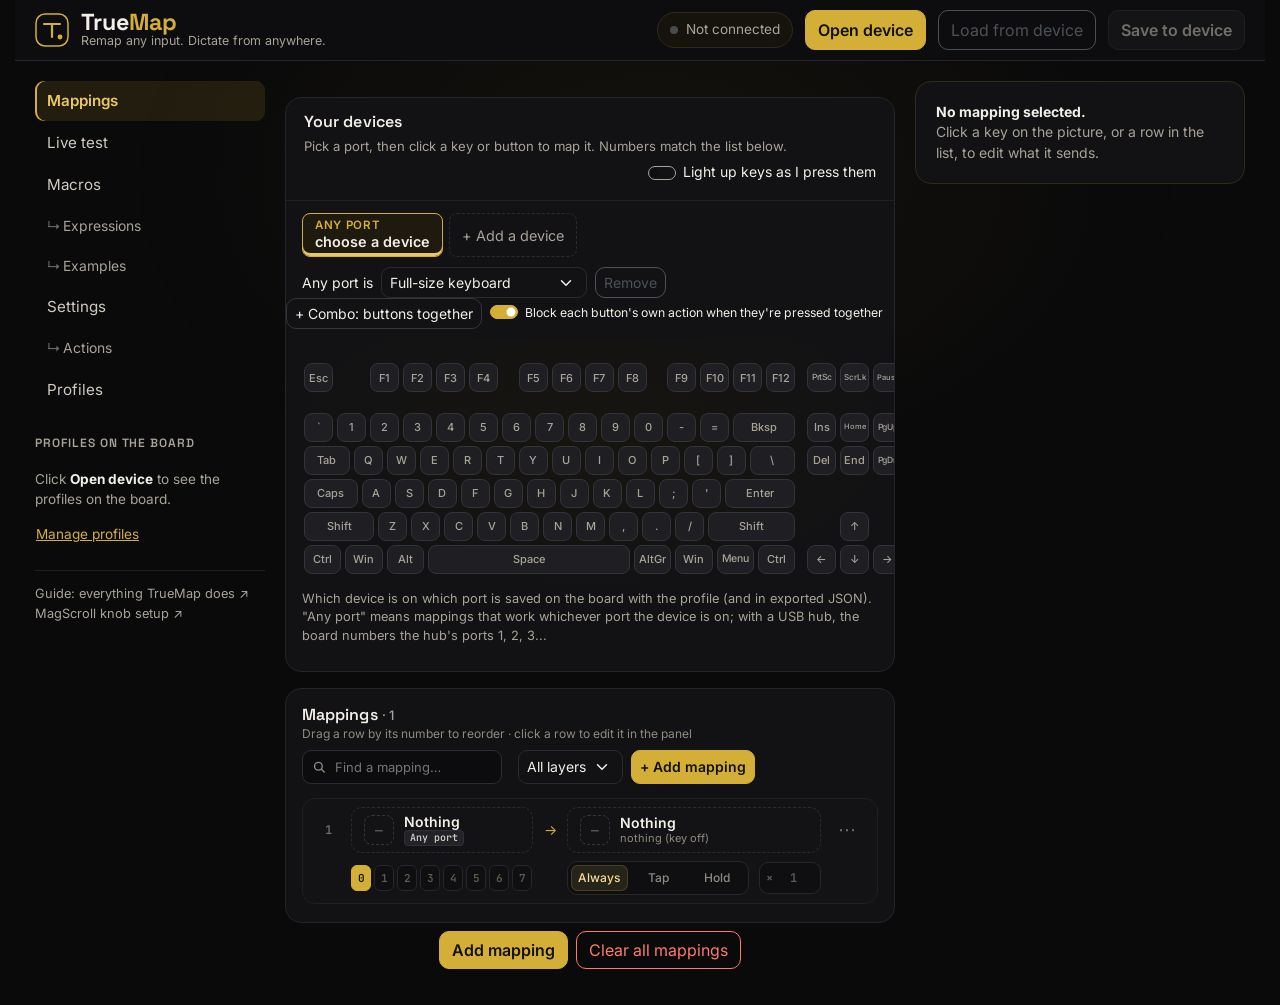
==== index.html @ 2111177c "Update Co-Authored-By: Claude Opus 5.5 <noreply@anthropic.com> Claude-Session: https://claude.ai/cod" ====
<!doctype html>
<html style="scrollbar-gutter: stable both-edges;">

<head>
    <meta charset="utf-8">
    <meta name="viewport" content="width=device-width, initial-scale=1">
    <link href="https://cdn.jsdelivr.net/npm/bootstrap@5.1.3/dist/css/bootstrap.min.css" rel="stylesheet" integrity="sha384-1BmE4kWBq78iYhFldvKuhfTAU6auU8tT94WrHftjDbrCEXSU1oBoqyl2QvZ6jIW3" crossorigin="anonymous">
    <title>TrueMap</title>
    <link rel="preconnect" href="https://fonts.googleapis.com">
    <link rel="preconnect" href="https://fonts.gstatic.com" crossorigin>
    <link href="https://fonts.googleapis.com/css2?family=Inter:wght@400;500;600&family=Space+Grotesk:wght@500;600;700&family=JetBrains+Mono:wght@500&display=swap" rel="stylesheet">
    <link href="bs-theme.css" rel="stylesheet">
    <script src="https://cdn.jsdelivr.net/npm/bootstrap@5.1.3/dist/js/bootstrap.min.js" integrity="sha384-QJHtvGhmr9XOIpI6YVutG+2QOK9T+ZnN4kzFN1RtK3zEFEIsxhlmWl5/YESvpZ13" crossorigin="anonymous"></script>
    <script src="code.js" type="module"></script>
    </script>
</head>

<body>

    <header class="md-header">
        <div class="md-header-inner">
            <a class="md-brand" href="index.html">
                <svg class="md-logo" width="34" height="34" viewBox="0 0 34 34" aria-hidden="true"><rect x="1" y="1" width="32" height="32" rx="9" fill="none" stroke="currentColor" stroke-width="1.5"></rect><path d="M9 11h16M17 11v13" stroke="currentColor" stroke-width="2.2" stroke-linecap="round"></path><circle cx="25" cy="24" r="2.4" fill="currentColor"></circle></svg>
                <span class="md-brand-text"><span class="md-wordmark">True<span>Map</span></span><span class="md-tagline">Remap any input. Dictate from anywhere.</span></span>
            </a>
            <span id="connection_pill" class="md-pill" role="status">Not connected</span>
            <button id="open_serial_device" type="button" class="btn btn-primary">Open device</button>
            <button id="load_from_device" type="button" class="btn btn-outline-secondary">Load from device</button>
            <button id="save_to_device" type="button" class="btn btn-primary position-relative">
                <span id="save_to_device_checkmark" class="position-absolute top-0 start-100 translate-middle badge bg-success rounded-pill hub_port_badge d-none">&check;</span>
                <span>Save to device</span>
            </button>
        </div>
    </header>

    <div class="md-app">

    <aside class="md-side" aria-labelledby="side_profiles_title">
        <nav class="nav md-nav" id="nav-tab" role="tablist" aria-label="Sections">
            <button class="nav-link active" id="nav-mappings-tab" data-bs-toggle="tab" data-bs-target="#nav-mappings" type="button" role="tab">Mappings</button>
            <button class="nav-link" id="nav-live-tab" data-bs-toggle="tab" data-bs-target="#nav-live" type="button" role="tab">Live test</button>
            <button class="nav-link" id="nav-macros-tab" data-bs-toggle="tab" data-bs-target="#nav-macros" type="button" role="tab">Macros</button>
            <button class="nav-link md-sub" id="nav-expressions-tab" data-bs-toggle="tab" data-bs-target="#nav-expressions" type="button" role="tab">Expressions</button>
            <button class="nav-link md-sub" id="nav-examples-tab" data-bs-toggle="tab" data-bs-target="#nav-examples" type="button" role="tab">Examples</button>
            <button class="nav-link" id="nav-settings-tab" data-bs-toggle="tab" data-bs-target="#nav-settings" type="button" role="tab">Settings</button>
            <button class="nav-link md-sub" id="nav-actions-tab" data-bs-toggle="tab" data-bs-target="#nav-actions" type="button" role="tab">Actions</button>
            <button class="nav-link" id="nav-profiles-tab" data-bs-toggle="tab" data-bs-target="#nav-profiles" type="button" role="tab">Profiles</button>
            <button class="nav-link d-none" id="nav-monitor-tab" data-bs-toggle="tab" data-bs-target="#nav-monitor" type="button" role="tab" tabindex="-1" aria-hidden="true">Monitor</button>
        </nav>
        <h2 id="side_profiles_title" class="md-label mt-3">Profiles on the board</h2>
        <div id="side_profiles" class="md-side-list"></div>
        <p id="side_profiles_note" class="md-side-note">Click <strong>Open device</strong> to see the profiles on the board.</p>
        <button id="side_manage_profiles" type="button" class="btn btn-link md-side-link">Manage profiles</button>
        <div class="md-side-foot">
            <a href="docs.html">Guide: everything TrueMap does &#8599;</a>
            <a href="magscroll.html">MagScroll knob setup &#8599;</a>
        </div>
    </aside>

    <main class="md-center d-flex flex-column">

        <div id="error" class="alert alert-danger d-none"></div>

        <div class="tab-content flex-grow-1">

            <div class="tab-pane active" id="nav-mappings" role="tabpanel" tabindex="0">

                <section id="kb_card" class="md-card mt-3" aria-labelledby="kb_title">
                    <div class="md-card-head">
                        <h2 id="kb_title" class="md-card-title">Your devices</h2>
                        <span class="md-card-sub">Pick a port, then click a key or button to map it. Numbers match the list below.</span>
                        <div class="form-check form-switch ms-auto mb-0">
                            <input class="form-check-input" type="checkbox" role="switch" id="kb_live">
                            <label class="form-check-label" for="kb_live">Light up keys as I press them</label>
                        </div>
                    </div>
                    <div class="md-dev-bar">
                        <div id="dev_ports" class="md-ports" role="group" aria-label="Ports"></div>
                        <div class="md-dev-kind">
                            <label id="dev_kind_label" for="dev_kind" class="form-label mb-0">Any port is</label>
                            <select id="dev_kind" class="form-select form-select-sm"></select>
                            <button id="dev_remove" type="button" class="btn btn-sm btn-outline-secondary">Remove</button>
                        </div>
                        <div id="dev_add_form" class="md-dev-kind d-none">
                            <label for="dev_add_port" class="form-label mb-0">Add</label>
                            <select id="dev_add_port" class="form-select form-select-sm"></select>
                            <label for="dev_add_kind" class="visually-hidden">Device</label>
                            <select id="dev_add_kind" class="form-select form-select-sm"></select>
                            <button id="dev_add" type="button" class="btn btn-sm btn-primary">Add</button>
                        </div>
                    </div>
                    <div class="md-combo-row">
                        <button id="combo_start" type="button" class="btn btn-sm btn-outline-secondary">+ Combo: buttons together</button>
                        <div class="form-check form-switch mb-0">
                            <input class="form-check-input" type="checkbox" role="switch" id="combo_exclusive" checked>
                            <label class="form-check-label small" for="combo_exclusive">Block each button's own action when they're pressed together</label>
                        </div>
                        <div id="combo_bar" class="md-combo-bar d-none" role="status">
                            <span id="combo_text"></span>
                            <button id="combo_done" type="button" class="btn btn-sm btn-primary d-none">Done</button>
                            <button id="combo_cancel" type="button" class="btn btn-sm btn-outline-secondary">Cancel</button>
                        </div>
                    </div>
                    <div class="md-kb-scroll">
                        <div id="kb_picture" class="md-dev" role="group" aria-label="Device"></div>
                    </div>
                    <p id="dev_note" class="md-dev-note d-none"></p>
                    <div id="kb_other" class="md-kb-other"></div>
                    <p class="md-dev-note mb-3">Which device is on which port is saved on the board with the profile (and in exported JSON). "Any port" means mappings that work whichever port the device is on; with a USB hub, the board numbers the hub's ports 1, 2, 3...</p>
                </section>

                <section class="mt-card mt-3" aria-labelledby="mt_title">
                    <div class="mt-toolbar">
                        <div class="mt-titles">
                            <h2 id="mt_title" class="md-card-title">Mappings <span id="mt_count" class="mt-count"></span></h2>
                            <span class="mt-hint">Drag a row by its number to reorder · click a row to edit it in the panel</span>
                        </div>
                        <div class="mt-find">
                            <svg width="14" height="14" viewBox="0 0 16 16" fill="none" stroke="currentColor" stroke-width="1.8" aria-hidden="true"><circle cx="7" cy="7" r="5"></circle><path d="M11 11l3.5 3.5" stroke-linecap="round"></path></svg>
                            <label for="mt_search" class="visually-hidden">Find a mapping</label>
                            <input id="mt_search" type="search" placeholder="Find a mapping…" autocomplete="off">
                        </div>
                        <div id="mt_ports" class="mt-filters" role="group" aria-label="Show mappings from"></div>
                        <label for="mt_layer" class="visually-hidden">Layer</label>
                        <select id="mt_layer" class="form-select form-select-sm mt-layer-filter">
                            <option value="">All layers</option>
                            <option value="0">Layer 0</option><option value="1">Layer 1</option><option value="2">Layer 2</option><option value="3">Layer 3</option>
                            <option value="4">Layer 4</option><option value="5">Layer 5</option><option value="6">Layer 6</option><option value="7">Layer 7</option>
                        </select>
                        <button id="mt_add" type="button" class="btn btn-primary btn-sm">+ Add mapping</button>
                    </div>
                    <div class="mt-scroll">
                    <div class="mt-table">
                        <div class="mt-head">
                            <span></span>
                            <a href="#" id="input-column-header">When you press</a>
                            <span></span>
                            <a href="#" id="output-column-header">The computer gets</a>
                            <a href="#" id="layer-column-header">On layers</a>
                            <span>Fires on</span>
                            <span class="text-center">Scale</span>
                            <span></span>
                        </div>
                        <div id="mappings">
                        </div>
                        <p id="mt_empty" class="mt-empty d-none">No mappings match. <button type="button" id="mt_clear_filter" class="btn btn-link btn-sm p-0 align-baseline">Show all</button></p>
                    </div>
                    </div>
                </section>

                <div class="text-center mt-2 mb-3 d-flex flex-wrap justify-content-center gap-2">
                    <button id="add_mapping" type="button" class="btn btn-primary">Add mapping</button>
                    <button id="clear_mappings" type="button" class="btn btn-outline-danger">Clear all mappings</button>
                </div>

            </div>

            <div class="tab-pane" id="nav-profiles" role="tabpanel" tabindex="0">
                <p class="mt-4">The board can keep up to 8 complete setups (mappings, settings and device type) and switch between them. <strong>Save to device</strong> always saves into the profile in use.</p>
                <div id="profiles_not_connected" class="alert alert-secondary">Click <strong>Open device</strong> to see the profiles on the board.</div>
                <div id="profiles_unsupported" class="alert alert-info d-none">This board's firmware doesn't have profiles yet. Flash the latest TrueMap firmware to use them.</div>
                <div class="table-responsive">
                    <table id="profiles_table" class="table align-middle d-none">
                        <thead>
                            <tr><th scope="col">#</th><th scope="col">Name</th><th scope="col">Device type</th><th scope="col">Mappings</th><th scope="col"><span class="visually-hidden">Actions</span></th></tr>
                        </thead>
                        <tbody id="profiles_tbody"></tbody>
                    </table>
                </div>
                <div id="profiles_save_as_row" class="row g-2 align-items-end d-none">
                    <div class="col-sm-5">
                        <label for="profile_save_slot" class="form-label">Save the settings on this page as</label>
                        <select id="profile_save_slot" class="form-select"></select>
                    </div>
                    <div class="col-sm-4">
                        <label for="profile_save_name" class="form-label">Name</label>
                        <input id="profile_save_name" type="text" class="form-control" maxlength="20" placeholder="e.g. GE-PACS reading">
                    </div>
                    <div class="col-sm-3">
                        <button id="profile_save_as" type="button" class="btn btn-primary w-100">Save as profile</button>
                    </div>
                </div>
                <div id="profiles_backup_row" class="md-board-btns mt-3">
                    <button id="profiles_backup" type="button" class="btn btn-outline-secondary">Back up all profiles</button>
                    <button id="profiles_restore" type="button" class="btn btn-outline-secondary">Restore from a backup…</button>
                    <input id="profiles_restore_file" type="file" accept=".json,application/json" class="d-none" aria-label="Backup file">
                </div>
                <p class="small text-muted mt-4">To switch profiles with a key, pedal or button, map it to <strong>Profile 1</strong>&ndash;<strong>Profile 8</strong>, <strong>Next profile</strong> or <strong>Previous profile</strong> (in the output list). Map that key in every profile, or you can't switch back. A switch made with a key lasts until the board is unplugged; it always starts in the default profile. Switching to a profile with a different device type restarts the board.</p>
            </div>

            <div class="tab-pane" id="nav-live" role="tabpanel" tabindex="0">
                <div class="md-live">
                    <section class="md-live-dev" aria-label="Emulated device">
                        <div class="md-live-head">
                            <h2 class="md-card-title">What PowerScribe sees</h2>
                            <span id="live_type" class="md-card-sub"></span>
                        </div>
                        <div class="md-live-card">
                            <div id="live_device"></div>
                            <p id="live_device_note" class="md-dev-note text-center mb-0 mt-3"></p>
                        </div>
                    </section>
                    <section class="md-live-log" aria-label="Event log">
                        <div id="live_state" class="md-state" aria-live="polite"></div>
                        <div class="md-live-head">
                            <h2 class="md-card-title me-auto">Presses, newest first</h2>
                            <div id="live_dry_wrap" class="form-check form-switch mb-0 d-none">
                                <input class="form-check-input" type="checkbox" role="switch" id="live_dry">
                                <label class="form-check-label" for="live_dry" title="The board keeps telling the PC nothing is pressed, so you can try buttons without anything happening">Test without sending</label>
                            </div>
                            <div class="form-check form-switch mb-0">
                                <input class="form-check-input" type="checkbox" role="switch" id="live_raw" checked>
                                <label class="form-check-label" for="live_raw">Show raw codes</label>
                            </div>
                            <button id="live_clear" type="button" class="btn btn-sm btn-outline-secondary">Clear</button>
                        </div>
                        <div class="md-ev md-ev-head"><span>Time</span><span>Input</span><span>Sent as</span><span>Port</span></div>
                        <div id="live_log" aria-live="polite"></div>
                        <p id="live_empty" class="md-live-empty">Open the board, then press something on a connected keyboard, mouse or pedal.</p>
                        <div class="md-live-foot"><span class="md-live-swatch"></span>Lit = pressed now. "Sent as" is worked out from the mappings on this page; save them to the board first.</div>
                    </section>
                </div>
                <section id="live_raw_section" class="md-card mt-3" aria-labelledby="live_raw_title">
                    <div class="md-card-head">
                        <h2 id="live_raw_title" class="md-card-title me-auto">Raw codes: every input, with its range</h2>
                        <button id="monitor_clear" type="button" class="btn btn-sm btn-outline-secondary">Clear</button>
                    </div>
                    <div class="px-3 pb-3">
                <div id="monitor_header" class="row p-1 mt-4 mb-2 d-none">
                    <div class="col-1 text-center"></div>
                    <div class="col-2 text-center monitor_usage">Usage</div>
                    <div class="col-3 text-center monitor_readable_name"></div>
                    <div class="col-2 text-center monitor_last_value">Last value</div>
                    <div class="col-2 text-center monitor_min_value">Min value</div>
                    <div class="col-2 text-center monitor_max_value">Max value</div>
                </div>

                <div id="monitor_container">
                </div>

                    </div>
                </section>
            </div>

            <div class="tab-pane" id="nav-settings" role="tabpanel" tabindex="0">

                <section class="md-board" aria-labelledby="board_title">
                    <div class="md-board-head">
                        <h2 id="board_title" class="md-card-title">Board settings</h2>
                    </div>
                    <div class="md-board-body">
                        <div class="md-board-sec">
                            <h3 class="md-board-lbl">What your computer sees</h3>
                            <div id="board_types" class="md-board-tiles"></div>
                            <p class="md-board-p">Keyboard and mouse always pass through. Other types (gamepads, absolute mouse) are under "Emulated device type" further down. After you save a new type the board restarts by itself, and PowerScribe picks it up in a few seconds.</p>
                        </div>
                        <div class="md-board-sec">
                            <h3 class="md-board-lbl">This board</h3>
                            <div id="board_facts" class="md-board-facts"></div>
                            <div class="form-check">
                                <input type="checkbox" id="board_passthrough" class="form-check-input">
                                <label for="board_passthrough" class="form-check-label">Pass through keys that aren't remapped</label>
                            </div>
                        </div>
                        <div class="md-board-sec">
                            <h3 class="md-board-lbl">Name, restart and automatic profiles</h3>
                            <div id="board_v21"></div>
                        </div>
                        <div class="md-board-sec">
                            <h3 class="md-board-lbl">Firmware update and clean up</h3>
                            <div class="md-board-btns">
                                <button id="board_bootsel" type="button" class="btn btn-outline-secondary">Restart into firmware update mode</button>
                                <button id="board_erase" type="button" class="btn btn-outline-danger">Delete all other profiles…</button>
                            </div>
                        </div>
                    </div>
                    <div class="md-board-foot">
                        <span id="board_change" class="md-board-change me-auto"></span>
                        <button id="board_save" type="button" class="btn btn-primary">Save to board</button>
                    </div>
                </section>

                <section class="md-board mt-4" aria-labelledby="kf_title">
                    <div class="md-board-head">
                        <h2 id="kf_title" class="md-card-title">Key features</h2>
                    </div>
                    <p id="kf_note" class="md-board-p px-3 pt-2 mb-0 d-none">This board has older TrueMap firmware: these settings are kept on the page and in saved files, but the board needs the latest firmware to use them.</p>
                    <div class="md-board-body" id="kf_body"></div>
                    <div class="md-board-foot">
                        <span class="md-board-change me-auto">Save to device to keep changes.</span>
                    </div>
                </section>

                <h3 class="md-board-lbl mt-4">All settings</h3>

                <div class="row mt-4">
                    <div class="col-4 text-end">
                        Unmapped inputs passthrough on layer
                    </div>
                    <div class="col-8">
                        <div class="form-check form-check-inline">
                            <input type="checkbox" id="unmapped_passthrough_checkbox0" class="form-check-input">
                            <label for="unmapped_passthrough_checkbox0" class="form-check-label">0</label>
                        </div>
                        <div class="form-check form-check-inline">
                            <input type="checkbox" id="unmapped_passthrough_checkbox1" class="form-check-input">
                            <label for="unmapped_passthrough_checkbox1" class="form-check-label">1</label>
                        </div>
                        <div class="form-check form-check-inline">
                            <input type="checkbox" id="unmapped_passthrough_checkbox2" class="form-check-input">
                            <label for="unmapped_passthrough_checkbox2" class="form-check-label">2</label>
                        </div>
                        <div class="form-check form-check-inline">
                            <input type="checkbox" id="unmapped_passthrough_checkbox3" class="form-check-input">
                            <label for="unmapped_passthrough_checkbox3" class="form-check-label">3</label>
                        </div>
                        <div class="form-check form-check-inline">
                            <input type="checkbox" id="unmapped_passthrough_checkbox4" class="form-check-input">
                            <label for="unmapped_passthrough_checkbox4" class="form-check-label">4</label>
                        </div>
                        <div class="form-check form-check-inline">
                            <input type="checkbox" id="unmapped_passthrough_checkbox5" class="form-check-input">
                            <label for="unmapped_passthrough_checkbox5" class="form-check-label">5</label>
                        </div>
                        <div class="form-check form-check-inline">
                            <input type="checkbox" id="unmapped_passthrough_checkbox6" class="form-check-input">
                            <label for="unmapped_passthrough_checkbox6" class="form-check-label">6</label>
                        </div>
                        <div class="form-check form-check-inline">
                            <input type="checkbox" id="unmapped_passthrough_checkbox7" class="form-check-input">
                            <label for="unmapped_passthrough_checkbox7" class="form-check-label">7</label>
                        </div>
                    </div>
                </div>
                <div class="row mt-3">
                    <div class="col-4 text-end">
                        <label for="partial_scroll_timeout_input" class="col-form-label">Partial scroll timeout</label>
                    </div>
                    <div class="col-auto">
                        <div class="input-group">
                            <input type="number" id="partial_scroll_timeout_input" class="form-control text-end" style="max-width: 100px;">
                            <span class="input-group-text">ms</span>
                        </div>
                    </div>
                </div>
                <div class="row mt-3">
                    <div class="col-4 text-end">
                        <label for="tap_hold_threshold_input" class="col-form-label">Tap-hold threshold</label>
                    </div>
                    <div class="col-auto">
                        <div class="input-group">
                            <input type="number" id="tap_hold_threshold_input" class="form-control text-end" style="max-width: 100px;">
                            <span class="input-group-text">ms</span>
                        </div>
                    </div>
                </div>
                <div class="row mt-3">
                    <div class="col-4 text-end">
                        <label for="gpio_debounce_time_input" class="col-form-label">GPIO debounce time</label>
                    </div>
                    <div class="col-auto">
                        <div class="input-group">
                            <input type="number" id="gpio_debounce_time_input" class="form-control text-end" style="max-width: 100px;">
                            <span class="input-group-text">ms</span>
                        </div>
                    </div>
                </div>
                <div class="row mt-3">
                    <div class="col-4 text-end">
                        <label for="macro_entry_duration_input" class="col-form-label">Macro step duration</label>
                    </div>
                    <div class="col-auto">
                        <div class="input-group">
                            <input type="number" min="1" max="256" id="macro_entry_duration_input" class="form-control text-end" style="max-width: 100px;">
                            <span class="input-group-text">ms</span>
                        </div>
                    </div>
                </div>
                <div class="row mt-3">
                    <div class="col-4 text-end">
                        <label for="interval_override_dropdown" class="col-form-label">Override polling rate</label>
                    </div>
                    <div class="col-auto">
                        <select class="form-select" id="interval_override_dropdown">
                            <option value="0">don't override</option>
                            <option value="16">62.5 Hz</option>
                            <option value="8">125 Hz</option>
                            <option value="4">250 Hz</option>
                            <option value="2">500 Hz</option>
                            <option value="1">1000 Hz</option>
                        </select>
                    </div>
                </div>
                <div class="row mt-3">
                    <div class="col-4 text-end">
                        <label for="our_descriptor_number_dropdown" class="col-form-label">Emulated device type</label>
                    </div>
                    <div class="col-auto">
                        <select class="form-select" id="our_descriptor_number_dropdown">
                            <option value="0">Mouse and keyboard</option>
                            <option value="1">Absolute mouse and keyboard</option>
                            <option value="2">Switch gamepad</option>
                            <option value="3">PS4 arcade stick</option>
                            <option value="4">Stadia controller</option>
                            <option value="5">XAC/Flex compatible</option>
                            <option value="7">Foot Pedal</option>
                            <option value="8">PowerMic II</option>
                            <option value="9">PowerMic 4</option>
                            <option value="10">SpeechMike Premium (SMP3700)</option>
                        </select>
                    </div>
                </div>
                <div class="row mt-3">
                    <div class="col-4 text-end">
                        <label for="input_labels_dropdown" class="col-form-label">Input labels</label>
                    </div>
                    <div class="col-auto">
                        <select class="form-select" id="input_labels_dropdown">
                            <option value="0">mouse</option>
                            <option value="1">gamepad</option>
                        </select>
                    </div>
                </div>
                <div class="row mt-3">
                    <div class="col-4 text-end">
                        <label for="gpio_output_mode_dropdown" class="col-form-label">GPIO output mode</label>
                    </div>
                    <div class="col-auto">
                        <select class="form-select" id="gpio_output_mode_dropdown">
                            <option value="0">0=low, 1=high</option>
                            <option value="1">0=high impedance, 1=low</option>
                        </select>
                    </div>
                </div>
                <div class="row mt-3">
                    <div class="col-4 text-end">
                        <label for="ignore_auth_dev_inputs_checkbox" class="col-form-label">Ignore auth device inputs</label>
                    </div>
                    <div class="col-auto">
                        <input type="checkbox" id="ignore_auth_dev_inputs_checkbox" class="form-check-input align-middle">
                    </div>
                </div>
                <div class="row mt-3">
                    <div class="col-4 text-end">
                        <label for="normalize_gamepad_inputs_checkbox" class="col-form-label">Normalize gamepad inputs</label>
                    </div>
                    <div class="col-auto">
                        <input type="checkbox" id="normalize_gamepad_inputs_checkbox" class="form-check-input align-middle">
                    </div>
                </div>
                <div class="row mt-3">
                    <p><em>Changes to the emulated device type become active after disconnecting and reconnecting HID Remapper.</em></p>
                    <p><em>Changes to gamepad input normalization are applied after re-plugging the device or HID Remapper.</em></p>
                </div>

                <h5 class="mt-4">Custom usages</h5>

                <div id="quirks_container">

                </div>
                <div class="mt-4">
                    <button id="add_quirk" type="button" class="btn btn-primary">Add usage</button>
                </div>

                <div class="row mt-3">
                    <em>If both Vendor ID and Product ID are zero, usage applies to all interfaces on all devices.<br>
                    Set size to zero to remove an existing usage.<br>
                    Custom usages are only applied after re-plugging the device or HID Remapper.</em>
                </div>
            </div>

            <div class="tab-pane" id="nav-macros" role="tabpanel" tabindex="0">

                <section class="md-mb" aria-labelledby="mb_title">
                    <div class="md-mb-head">
                        <h2 id="mb_title" class="md-card-title me-auto">Macro builder</h2>
                        <label for="mb_slot" class="visually-hidden">Macro</label>
                        <select id="mb_slot" class="form-select form-select-sm w-auto"></select>
                        <label for="mb_name" class="visually-hidden">Macro name</label>
                        <input id="mb_name" type="text" maxlength="40" class="form-control form-control-sm md-mb-name" placeholder="Name (e.g. Normal chest)" autocomplete="off">
                        <div class="form-check mb-0 ms-2">
                            <input id="mb_repeat" type="checkbox" class="form-check-input">
                            <label for="mb_repeat" class="form-check-label small">Repeat while held</label>
                        </div>
                        <span id="mb_repeat_opts" class="md-kf-row d-none">
                            <label for="mb_repeat_delay" class="small">after</label>
                            <input id="mb_repeat_delay" type="number" min="50" max="5000" class="form-control form-control-sm md-kf-num">
                            <label for="mb_repeat_rate" class="small">ms, every</label>
                            <input id="mb_repeat_rate" type="number" min="20" max="5000" class="form-control form-control-sm md-kf-num">
                            <span class="small">ms</span>
                        </span>
                    </div>
                    <p class="md-mb-p">A macro plays a list of steps when its button is pressed. Each step is the keys held at that moment. Build one here, then use <b>Use this macro</b> to put it on a button.</p>

                    <div class="md-mb-steps" id="mb_steps" aria-live="polite"></div>

                    <div class="md-mb-tools">
                        <div class="md-mb-tool">
                            <label for="mb_text" class="md-board-lbl">Type text</label>
                            <div class="input-group input-group-sm">
                                <input id="mb_text" type="text" class="form-control" placeholder="e.g. No acute findings." autocomplete="off">
                                <button id="mb_text_add" type="button" class="btn btn-outline-secondary">Add</button>
                            </div>
                            <small class="md-mb-hint">US keyboard layout. Capitals and symbols add Shift by themselves.</small>
                        </div>
                        <div class="md-mb-tool">
                            <span class="md-board-lbl">Shortcut or record</span>
                            <div class="d-flex flex-wrap gap-2">
                                <button id="mb_combo" type="button" class="btn btn-sm btn-outline-secondary">Press a shortcut…</button>
                                <button id="mb_record" type="button" class="btn btn-sm btn-outline-secondary">● Record keys</button>
                            </div>
                            <small id="mb_capture_hint" class="md-mb-hint">Shortcut: press e.g. Ctrl+Shift+S once. Record: type on this computer's keyboard, then click Stop.</small>
                        </div>
                        <div class="md-mb-tool">
                            <span class="md-board-lbl">Add</span>
                            <div class="d-flex flex-wrap gap-2">
                                <button type="button" class="btn btn-sm btn-outline-secondary mb-add-key" data-usage="0x00070028">Enter</button>
                                <button type="button" class="btn btn-sm btn-outline-secondary mb-add-key" data-usage="0x0007002b">Tab</button>
                                <button type="button" class="btn btn-sm btn-outline-secondary mb-add-key" data-usage="0x00070029">Esc</button>
                                <button id="mb_pick" type="button" class="btn btn-sm btn-outline-secondary">Any output…</button>
                                <span class="input-group input-group-sm w-auto">
                                    <button id="mb_pause" type="button" class="btn btn-outline-secondary">Pause</button>
                                    <label for="mb_pause_ms" class="visually-hidden">Pause length in ms</label>
                                    <input id="mb_pause_ms" type="number" min="10" max="5000" step="10" value="50" class="form-control" style="max-width: 80px">
                                    <span class="input-group-text">ms</span>
                                </span>
                            </div>
                        </div>
                    </div>

                    <div class="md-mb-copy" role="group" aria-label="Copy macros between profiles">
                        <span class="md-mb-copy-l">Move to another profile</span>
                        <button id="mb_copy" type="button" class="btn btn-sm btn-outline-secondary">Copy this macro</button>
                        <button id="mb_copy_all" type="button" class="btn btn-sm btn-outline-secondary">Copy all macros</button>
                        <button id="mb_paste" type="button" class="btn btn-sm btn-outline-secondary" disabled>Paste</button>
                        <span id="mb_clip" class="md-mb-clip" aria-live="polite"></span>
                    </div>
                    <div class="md-mb-foot">
                        <span id="mb_storage" class="md-mb-storage me-auto"></span>
                        <label for="mb_speed" class="small">Step length</label>
                        <span class="input-group input-group-sm w-auto">
                            <input id="mb_speed" type="number" min="1" max="256" class="form-control" style="max-width: 70px">
                            <span class="input-group-text">ms</span>
                        </span>
                        <button id="mb_clear" type="button" class="btn btn-sm btn-outline-danger">Clear macro</button>
                        <button id="mb_use" type="button" class="btn btn-sm btn-primary">Use this macro</button>
                    </div>
                </section>

                <h3 class="md-board-lbl mt-4">All macros (detailed)</h3>
                <div class="accordion mt-2" id="macros_container">

                </div>

            </div>

            <div class="tab-pane" id="nav-expressions" role="tabpanel" tabindex="0">

                <div class="mt-4" id="expressions_container">

                </div>

                <div class="row mt-4">
                    <em>Expression /* comments */ are not saved to device, but they are preserved in exported JSON files.</em>
                </div>
            </div>

            <div class="tab-pane" id="nav-actions" role="tabpanel" tabindex="0">

                <div class="row mt-4">
                    <div class="col-4">
                        <button id="download_json" type="button" class="btn btn-primary w-100">Export JSON</button>
                    </div>
                    <div class="col-4">
                        <button id="upload_json" type="button" class="btn btn-primary w-100">Import JSON</button>
                    </div>
                </div>

                <div class="row mt-4">
                    <div class="col-4">
                        <button id="flash_firmware" type="button" class="btn btn-primary w-100">Flash firmware</button>
                    </div>
                    <div class="col-4" id="flash_b_side_container">
                        <button id="flash_b_side" type="button" class="btn btn-primary w-100">Flash B side</button>
                    </div>
                </div>

                <div class="row mt-4">
                    <div class="col-4 d-none" id="pair_new_device_container">
                        <button id="pair_new_device" type="button" class="btn btn-primary w-100">Pair new device</button>
                    </div>
                    <div class="col-4 d-none" id="clear_bonds_container">
                        <button id="clear_bonds" type="button" class="btn btn-primary w-100">Forget all devices</button>
                    </div>
                </div>

            </div>

            <div class="tab-pane" id="nav-monitor" role="tabpanel" tabindex="0">

                <p class="mt-4">The raw input codes are on the Live test tab.</p>
            </div>

            <div class="tab-pane" id="nav-examples" role="tabpanel" tabindex="0">

                <ul id="examples" class="mt-4 list-group">

                </ul>

            </div>

        </div>

    </main>

    <aside id="inspector" class="md-inspector" aria-label="Selected mapping"></aside>

    </div>

    <template id="mapping_template">
        <div class="mapping_container mt-row">
            <div class="mt-num" tabindex="0" role="button" aria-label="Drag to reorder (or Alt+arrow keys)" title="Drag to reorder"></div>
            <button type="button" class="source_button mt-chip">
                <span class="mt-ic"></span>
                <span class="mt-t"><span class="button_label">source</span><small><span class="hub_port_badge">0</span><span class="mt-sub"></span></small></span>
            </button>
            <span class="mt-arrow" aria-hidden="true">→</span>
            <button type="button" class="target_button mt-chip">
                <span class="mt-ic"></span>
                <span class="mt-t"><span class="button_label">target</span><small><span class="hub_port_badge">0</span><span class="mt-sub"></span></small></span>
            </button>
            <div class="mt-layers" role="group" aria-label="Layers"><label class="mt-l" title="Layer 0"><input class="layer_checkbox0" type="checkbox"><span>0</span></label><label class="mt-l" title="Layer 1"><input class="layer_checkbox1" type="checkbox"><span>1</span></label><label class="mt-l" title="Layer 2"><input class="layer_checkbox2" type="checkbox"><span>2</span></label><label class="mt-l" title="Layer 3"><input class="layer_checkbox3" type="checkbox"><span>3</span></label><label class="mt-l" title="Layer 4"><input class="layer_checkbox4" type="checkbox"><span>4</span></label><label class="mt-l" title="Layer 5"><input class="layer_checkbox5" type="checkbox"><span>5</span></label><label class="mt-l" title="Layer 6"><input class="layer_checkbox6" type="checkbox"><span>6</span></label><label class="mt-l" title="Layer 7"><input class="layer_checkbox7" type="checkbox"><span>7</span></label></div>
            <div class="mt-seg" role="group" aria-label="Fires on">
                <button type="button" data-mode="always">Always</button><button type="button" data-mode="tap">Tap</button><button type="button" data-mode="hold">Hold</button>
                <input class="tap_checkbox d-none" type="checkbox" tabindex="-1" aria-hidden="true"><input class="hold_checkbox d-none" type="checkbox" tabindex="-1" aria-hidden="true">
            </div>
            <label class="mt-scale" title="Scale: multiplies movement (pointer, wheel). Negative reverses it."><span>×</span><input class="scaling_input" type="number" step="0.1" aria-label="Scale"></label>
            <div class="mt-more">
                <button type="button" class="mt-menu-btn" aria-label="More actions" aria-haspopup="menu">⋯</button>
                <input class="sticky_checkbox d-none" type="checkbox" tabindex="-1" aria-hidden="true">
                <button type="button" class="delete_button d-none" tabindex="-1" aria-hidden="true">×</button>
            </div>
        </div>
    </template>

    <template id="usage_button_template">
        <button type="button" class="usage_button pk-pill"></button>
    </template>

    <template id="example_template">
        <li class="list-group-item border border-0"><a class="text-muted" href="javascript:void(0);"></a></li>
    </template>

    <template id="macro_template">
        <div class="accordion-item" id="macro_N">
            <h2 class="accordion-header">
                <button class="accordion-button collapsed" type="button" data-bs-toggle="collapse" data-bs-target="#collapse_X">
                    <span class="macro_name flex-shrink-0">Macro N</span>
                    <span class="macro_preview text-muted px-3 flex-fill text-truncate"></span>
                </button>
            </h2>
            <div id="collapse_X" class="accordion-collapse collapse" data-bs-parent="#macros_container">
                <div class="accordion-body">
                    <div class="macro_entries">
                    </div>
                    <div class="mt-1">
                        <button type="button" class="add_macro_entry btn btn-outline-primary">+</button>
                    </div>
                </div>
            </div>
        </div>
    </template>

    <template id="macro_entry_template">
        <div class="macro_entry row g-1 mt-1">

            <div class="add_item_container col-auto">
                <button type="button" class="add_macro_item btn btn-outline-primary">+</button>
            </div>
        </div>
    </template>

    <template id="macro_item_template">
        <div class="btn-group macro_item col-auto">
            <button type="button" class="delete_macro_item btn btn-primary">×</button>
            <button type="button" class="macro_item_usage btn btn-primary" data-hid-usage="0x00000000">
                <span class="button_label">Nothing</span>
            </button>
        </div>
    </template>

    <template id="profile_row_template">
        <tr>
            <td class="profile_number"></td>
            <td><span class="profile_name"></span> <span class="badge bg-success profile_in_use">In use</span> <span class="badge bg-secondary profile_default">Default</span></td>
            <td class="profile_type"></td>
            <td class="profile_mappings"></td>
            <td class="text-end text-nowrap">
                <button type="button" class="btn btn-sm btn-primary profile_switch">Switch to</button>
                <button type="button" class="btn btn-sm btn-outline-secondary profile_rename">Rename</button>
                <button type="button" class="btn btn-sm btn-outline-secondary profile_make_default">Make default</button>
                <button type="button" class="btn btn-sm btn-outline-danger profile_delete">Delete</button>
            </td>
        </tr>
    </template>
    <template id="expression_template">
        <div class="mb-3">
            <label class="form-label expression_label">Expression</label>
            <textarea type="text" class="form-control expression_input font-monospace" rows="1" spellcheck="false"></textarea>
        </div>
    </template>

    <template id="monitor_template">
        <div class="row monitor_row p-1 my-2 rounded">
            <div class="col-1"><button type="button" title="map this" class="btn btn-sm btn-primary map_this_button" style="padding: 0rem 0.4rem;">+</button></div>
            <div class="col-2 text-center monitor_usage position-relative">
                <span class="position-absolute top-50 start-0 translate-middle badge bg-info rounded-pill hub_port_badge">0</span>
                <span class="font-monospace usage_label"></span>
            </div>
            <div class="col-3 text-center monitor_readable_name"></div>
            <div class="col-2 text-end monitor_last_value"></div>
            <div class="col-2 text-end monitor_min_value"></div>
            <div class="col-2 text-end monitor_max_value"></div>
        </div>
    </template>

    <template id="quirk_template">
        <div>
            <div class="row">
                <div class="col-1 pt-3">
                    <button type="button" class="btn btn-primary delete_button">×</button>
                </div>
                <div class="col-3">
                    <label class="col-form-label">Vendor ID</label>
                    <div class="input-group">
                        <span class="input-group-text">0x</span>
                        <input type="text" class="form-control vendor_id_input text-end">
                    </div>
                </div>
                <div class="col-3">
                    <label class="col-form-label">Product ID</label>
                    <div class="input-group">
                        <span class="input-group-text">0x</span>
                        <input type="text" class="form-control product_id_input text-end">
                    </div>
                </div>
                <div class="col-2">
                    <label class="col-form-label">Interface</label>
                    <input type="number" min="0" max="255" class="form-control interface_input text-end">
                </div>
                <div class="col-2">
                    <label class="col-form-label">Report ID</label>
                    <input type="number" min="0" max="255" class="form-control report_id_input text-end">
                </div>
            </div>
            <div class="row mb-4">
                <div class="col-1">
                </div>
                <div class="col-3 pt-4">
                    <div class="form-check">
                        <input class="form-check-input relative_checkbox" type="checkbox" value="">
                        <label class="form-check-label relative_checkbox_label">Relative</label>
                    </div>
                    <div class="form-check">
                        <input class="form-check-input signed_checkbox" type="checkbox" value="">
                        <label class="form-check-label signed_checkbox_label">Signed</label>
                    </div>
                </div>
                <div class="col-3">
                    <label class="col-form-label">Usage</label>
                    <div class="input-group">
                        <span class="input-group-text">0x</span>
                        <input type="text" class="form-control usage_input text-end">
                    </div>
                </div>
                <div class="col-2">
                    <label class="col-form-label">Size</label>
                    <input type="number" min="0" max="32" class="form-control size_input text-end">
                </div>
                <div class="col-2">
                    <label class="col-form-label">Position</label>
                    <input type="number" min="0" max="511" class="form-control bitpos_input text-end">
                </div>
            </div>
        </div>
    </template>

    <div id="source_usage_modal" class="modal fade pk-modal" tabindex="-1">
        <div class="modal-dialog modal-xl modal-dialog-scrollable">
            <div class="modal-content">
                <div class="modal-header pk-head">
                    <div class="pk-titles">
                        <span class="pk-for"></span>
                        <h5 class="modal-title usage_modal_title">Select input</h5>
                    </div>
                    <span class="pk-now d-none">Now <span class="pk-now-v"></span></span>
                    <button type="button" class="btn-close" data-bs-dismiss="modal" aria-label="Close"></button>
                </div>
                <div class="pk-top">
                    <div class="hub_port_container pk-toprow">
                        <div class="pk-search position-relative">
                            <svg width="16" height="16" viewBox="0 0 16 16" fill="none" stroke="currentColor" stroke-width="1.8" aria-hidden="true"><circle cx="7" cy="7" r="5"></circle><path d="M11 11l3.5 3.5" stroke-linecap="round"></path></svg>
                            <input type="text" class="form-control usage_search_box" placeholder="Search… try “ctrl”, “dictate”, “f14”" aria-label="Search">
                            <span class="have_preferred_result_checkmark pk-enter d-none">↵ picks it</span>
                        </div>
                        <div class="pk-field">
                            <label for="source_port_dropdown" class="">From port</label>
                            <select class="form-select form-select-sm hub_port_dropdown" id="source_port_dropdown"><option value="0">any</option><option value="1">1</option><option value="2">2</option><option value="3">3</option><option value="4">4</option><option value="5">5</option><option value="6">6</option><option value="7">7</option><option value="8">8</option><option value="9">9</option><option value="10">10</option><option value="11">11</option><option value="12">12</option><option value="13">13</option><option value="14">14</option><option value="15">15</option></select>
                        </div>
                        <div class="pk-field">
                            <label for="input_labels_modal_dropdown">Input labels</label>
                            <select class="form-select form-select-sm" id="input_labels_modal_dropdown">
                                <option value="0">mouse</option>
                                <option value="1">gamepad</option>
                            </select>
                        </div>
                    </div>
                    <nav class="pk-jump" aria-label="Jump to"></nav>
                </div>
                <div class="modal-body pk-body">
                    <section class="pk-sec pk-recent-sec" data-name="Recent">
                        <div class="pk-h"><h3>Recent</h3><span>your last picks</span></div>
                        <div class="pk-flow"><span class="nothing_usages pk-contents"></span><span class="recent_usages pk-contents"></span></div>
                    </section>
                    <section class="pk-sec" data-name="Wheels as keys">
                        <div class="pk-h"><h3>Wheels as keys</h3><span>rings, jogs and wheels set up as keys</span></div>
                        <div class="wheelkey_usages pk-flow"></div>
                    </section>
                    <section class="pk-sec " data-name="Keyboard">
                        <div class="pk-h"><h3>Keyboard</h3><span>laid out like a keyboard</span></div>
                        <div class="pk-kbwrap"><div class="keyboard_usages pk-kb"></div><div class="nav_usages pk-kb pk-navkeys"></div></div><div class="fkey_usages pk-flow pk-fstrip"></div>
                    </section>
                    <section class="pk-sec " data-name="Mouse">
                        <div class="pk-h"><h3>Mouse</h3></div>
                        <div class="mouse_usages pk-flow"></div>
                    </section>
                    <section class="pk-sec " data-name="Gamepad">
                        <div class="pk-h"><h3>Gamepad</h3></div>
                        <div class="gamepad_usages pk-flow"></div>
                    </section>
                    <section class="pk-sec " data-name="Media">
                        <div class="pk-h"><h3>Media</h3></div>
                        <div class="media_usages pk-flow"></div>
                    </section>
                    <section class="pk-sec " data-name="Dictation">
                        <div class="pk-h"><h3>Dictation</h3><span>PowerScribe gets these in the background</span></div>
                        <div class="powermic_usages pk-flow"></div>
                    </section>
                    <section class="pk-sec " data-name="TrueMap">
                        <div class="pk-h"><h3>TrueMap</h3><span>done by the board itself</span></div>
                        <div class="micdrop_usages pk-cards"></div>
                    </section>
                    <section class="pk-sec " data-name="Layers & profiles">
                        <div class="pk-h"><h3>Layers & profiles</h3></div>
                        <div class="layer_usages pk-flow"></div>
                    </section>
                    <section class="pk-sec " data-name="Macros">
                        <div class="pk-h"><h3>Macros</h3></div>
                        <div class="macro_usages pk-flow"></div>
                    </section>
                    <section class="pk-sec " data-name="More keys">
                        <div class="pk-h"><h3>More keys</h3></div>
                        <details class="pk-more"><summary>Keypad, lock keys, LEDs, international keys and older outputs</summary><div class="more_usages pk-flow"></div></details>
                    </section>
                    <section class="pk-sec " data-name="Advanced">
                        <div class="pk-h"><h3>Advanced</h3><span>expressions, registers, GPIO</span></div>
                        <details class="pk-more"><summary>Expressions, registers, GPIO pins and analog inputs</summary><div class="other_usages pk-flow"></div></details>
                    </section>
                    <section class="pk-sec " data-name="Custom">
                        <div class="pk-h"><h3>Custom</h3><span>codes you added</span></div>
                        <div class="extra_usages pk-flow"></div>
                    </section>
                </div>
                <div class="modal-footer pk-help"><span class="pk-dot"></span><span class="pk-help-t">Hover over an option to see what it does.</span></div>
            </div>
        </div>
    </div>

    <div id="target_usage_modal" class="modal fade pk-modal" tabindex="-1">
        <div class="modal-dialog modal-xl modal-dialog-scrollable">
            <div class="modal-content">
                <div class="modal-header pk-head">
                    <div class="pk-titles">
                        <span class="pk-for"></span>
                        <h5 class="modal-title usage_modal_title">Select output</h5>
                    </div>
                    <span class="pk-now d-none">Now <span class="pk-now-v"></span></span>
                    <button type="button" class="btn-close" data-bs-dismiss="modal" aria-label="Close"></button>
                </div>
                <div class="pk-top">
                    <div class="hub_port_container pk-toprow">
                        <div class="pk-search position-relative">
                            <svg width="16" height="16" viewBox="0 0 16 16" fill="none" stroke="currentColor" stroke-width="1.8" aria-hidden="true"><circle cx="7" cy="7" r="5"></circle><path d="M11 11l3.5 3.5" stroke-linecap="round"></path></svg>
                            <input type="text" class="form-control usage_search_box" placeholder="Search… try “ctrl”, “dictate”, “f14”" aria-label="Search">
                            <span class="have_preferred_result_checkmark pk-enter d-none">↵ picks it</span>
                        </div>
                        <div class="pk-field hub_port_inputs">
                            <label for="target_port_dropdown" class="hub_port_inputs">Send on port</label>
                            <select class="form-select form-select-sm hub_port_dropdown" id="target_port_dropdown"><option value="0">any</option><option value="1">1</option><option value="2">2</option><option value="3">3</option><option value="4">4</option><option value="5">5</option><option value="6">6</option><option value="7">7</option><option value="8">8</option><option value="9">9</option><option value="10">10</option><option value="11">11</option><option value="12">12</option><option value="13">13</option><option value="14">14</option><option value="15">15</option></select>
                        </div>
                    </div>
                    <nav class="pk-jump" aria-label="Jump to"></nav>
                </div>
                <div class="modal-body pk-body">
                    <section class="pk-sec pk-recent-sec" data-name="Recent">
                        <div class="pk-h"><h3>Recent</h3><span>your last picks</span></div>
                        <div class="pk-flow"><span class="nothing_usages pk-contents"></span><span class="recent_usages pk-contents"></span></div>
                    </section>
                    <section class="pk-sec " data-name="Keyboard">
                        <div class="pk-h"><h3>Keyboard</h3><span>laid out like a keyboard</span></div>
                        <div class="pk-kbwrap"><div class="keyboard_usages pk-kb"></div><div class="nav_usages pk-kb pk-navkeys"></div></div><div class="fkey_usages pk-flow pk-fstrip"></div>
                    </section>
                    <section class="pk-sec " data-name="Mouse">
                        <div class="pk-h"><h3>Mouse</h3></div>
                        <div class="mouse_usages pk-flow"></div>
                    </section>
                    <section class="pk-sec " data-name="Gamepad">
                        <div class="pk-h"><h3>Gamepad</h3></div>
                        <div class="gamepad_usages pk-flow"></div>
                    </section>
                    <section class="pk-sec " data-name="Media">
                        <div class="pk-h"><h3>Media</h3></div>
                        <div class="media_usages pk-flow"></div>
                    </section>
                    <section class="pk-sec " data-name="Dictation">
                        <div class="pk-h"><h3>Dictation</h3><span>PowerScribe gets these in the background</span></div>
                        <div class="powermic_usages pk-flow"></div>
                    </section>
                    <section class="pk-sec " data-name="TrueMap">
                        <div class="pk-h"><h3>TrueMap</h3><span>done by the board itself</span></div>
                        <div class="micdrop_usages pk-cards"></div>
                    </section>
                    <section class="pk-sec " data-name="Layers & profiles">
                        <div class="pk-h"><h3>Layers & profiles</h3></div>
                        <div class="layer_usages pk-flow"></div>
                    </section>
                    <section class="pk-sec " data-name="Macros">
                        <div class="pk-h"><h3>Macros</h3></div>
                        <div class="macro_usages pk-flow"></div>
                    </section>
                    <section class="pk-sec " data-name="More keys">
                        <div class="pk-h"><h3>More keys</h3></div>
                        <details class="pk-more"><summary>Keypad, lock keys, LEDs, international keys and older outputs</summary><div class="more_usages pk-flow"></div></details>
                    </section>
                    <section class="pk-sec " data-name="Advanced">
                        <div class="pk-h"><h3>Advanced</h3><span>expressions, registers, GPIO</span></div>
                        <details class="pk-more"><summary>Expressions, registers, GPIO pins and analog inputs</summary><div class="other_usages pk-flow"></div></details>
                    </section>
                    <section class="pk-sec " data-name="Custom">
                        <div class="pk-h"><h3>Custom</h3><span>codes you added</span></div>
                        <div class="extra_usages pk-flow"></div>
                    </section>
                </div>
                <div class="modal-footer pk-help"><span class="pk-dot"></span><span class="pk-help-t">Hover over an option to see what it does.</span></div>
            </div>
        </div>
    </div>

    <input type="file" class="d-none" id="file_input">

</body>

</html>
---- bs-theme.css ----
/* TrueMap: black and gold over Bootstrap 5.1 */
:root {
    --film: #0A0A0B;        /* page background */
    --panel: #121214;       /* raised surfaces: cards, inputs, modals */
    --panel-2: #1A1A1D;     /* hover / secondary surfaces */
    --line: #2A2A2F;        /* borders */
    --bone: #F2EFE8;        /* text */
    --muted: #A8A398;       /* secondary text */
    --lightbox: #D4AF37;    /* gold: links, primary buttons */
    --lightbox-ink: #14110A;/* text on gold */
    --marker: #E9C766;      /* light gold: focus and selection */
    --gold-dim: rgba(212, 175, 55, 0.12);
    --danger: #ff7a6b;
    color-scheme: dark;
}

html, body {
    background: var(--film);
    color: var(--bone);
}
body {
    font-family: Inter, system-ui, -apple-system, "Segoe UI", sans-serif;
    position: relative;
    min-height: 100vh;
}
/* faint lightbox glow behind the content column */
body::before {
    content: "";
    position: fixed;
    inset: 0;
    background: radial-gradient(ellipse 60% 70% at 50% 35%, rgba(212, 175, 55, 0.07), transparent 70%);
    pointer-events: none;
    z-index: 0;
}
#bs-skeletons {
    position: fixed;
    inset: 0;
    pointer-events: none;
    z-index: 0;
    overflow: hidden;
}
#bs-skeletons svg { position: absolute; overflow: visible; }
body > .container, body > main { position: relative; z-index: 1; }

/* Title: set like the label printed on a film */
.bs-title {
    font-family: "Space Grotesk", system-ui, sans-serif;
    font-weight: 700;
    font-size: clamp(2.6rem, 7vw, 4.2rem);
    line-height: 0.95;
    letter-spacing: 0.01em;
    color: var(--bone);
    text-shadow: 0 0 24px rgba(212, 175, 55, 0.35);
    margin-bottom: 0.4rem;
}
.bs-title small {
    display: block;
    font-weight: 500;
    font-size: 0.42em;
    letter-spacing: 0.02em;
    color: var(--lightbox);
    text-shadow: none;
    margin-top: 0.35rem;
}

.lead, p { color: var(--bone); }
.text-muted, .form-text, small.text-muted { color: var(--muted) !important; }
a { color: var(--lightbox); }
a:hover { color: #F5DC94; }
hr { border-color: var(--line); opacity: 1; }

/* Buttons */
.btn-primary {
    background: var(--lightbox);
    border-color: var(--lightbox);
    color: var(--lightbox-ink);
    font-weight: 600;
}
.btn-primary:hover, .btn-primary:active, .btn-primary.active {
    background: #E9C766;
    border-color: #E9C766;
    color: var(--lightbox-ink);
}
.btn-primary:disabled, .btn-primary.disabled {
    background: var(--panel-2);
    border-color: var(--line);
    color: var(--muted);
}
.btn-secondary, .btn-outline-secondary, .btn-light {
    background: var(--panel-2);
    border-color: var(--line);
    color: var(--bone);
}
.btn-danger, .btn-outline-danger { border-color: var(--danger); color: var(--danger); background: transparent; }
.btn-danger:hover, .btn-outline-danger:hover { background: var(--danger); color: var(--film); }
.btn:focus, .btn:focus-visible, .form-control:focus, .form-select:focus, .form-check-input:focus, .nav-link:focus-visible {
    outline: 2px solid var(--marker);
    outline-offset: 2px;
    box-shadow: none;
}

/* Form controls */
.form-control, .form-select, .input-group-text {
    background-color: var(--panel);
    border-color: var(--line);
    color: var(--bone);
}
.form-control::placeholder { color: var(--muted); }
.form-control:focus, .form-select:focus { background-color: var(--panel); color: var(--bone); border-color: var(--lightbox); }
.form-select {
    background-image: url("data:image/svg+xml,%3csvg xmlns='http://www.w3.org/2000/svg' viewBox='0 0 16 16'%3e%3cpath fill='none' stroke='%23e6eef0' stroke-linecap='round' stroke-linejoin='round' stroke-width='2' d='M2 5l6 6 6-6'/%3e%3c/svg%3e");
}
.form-select option { background: var(--panel); color: var(--bone); }
.form-check-input { background-color: var(--panel); border-color: var(--muted); }
.form-check-input:checked { background-color: var(--marker); border-color: var(--marker); }
.form-control:disabled, .form-select:disabled { background-color: var(--film); color: var(--muted); }

/* Tabs */
.nav-tabs { border-bottom-color: var(--line); }
.nav-tabs .nav-link { color: var(--muted); border-color: transparent; }
.nav-tabs .nav-link:hover { color: var(--bone); border-color: var(--line) var(--line) transparent; }
.nav-tabs .nav-link.active {
    color: var(--bone);
    background: var(--panel);
    border-color: var(--line) var(--line) var(--panel);
    box-shadow: inset 0 2px 0 var(--marker);
}

/* Lists, tables, alerts, badges */
.list-group-item {
    background: var(--panel);
    border-color: var(--line);
    color: var(--bone);
}
.list-group-item-action:hover { background: var(--panel-2); color: var(--bone); }
.table { color: var(--bone); border-color: var(--line); }
.alert-danger { background: #3a1714; border-color: #6b2a23; color: #ffc9c1; }
.alert-info, .alert-secondary, .alert-warning { background: var(--panel); border-color: var(--line); color: var(--bone); }
.bg-info { background-color: var(--lightbox) !important; color: var(--lightbox-ink); }
.bg-success { background-color: #4cc283 !important; }

/* Modals (output picker) */
.modal-content {
    background: var(--panel);
    color: var(--bone);
    border: 1px solid var(--line);
}
.modal-header, .modal-footer { border-color: var(--line); }
.modal-title { color: var(--lightbox); }
.btn-close { filter: invert(1) grayscale(1) brightness(1.6); }
.modal-backdrop.show { opacity: 0.75; }
/* usage buttons inside the picker: quieter than the primary actions */
.modal .btn-primary {
    background: var(--panel-2);
    border-color: var(--line);
    color: var(--bone);
    font-weight: 400;
}
.modal .btn-primary:hover { background: var(--lightbox); border-color: var(--lightbox); color: var(--lightbox-ink); }
.modal .powermic_usages .btn-primary { border-color: var(--marker); }

@media (prefers-reduced-motion: reduce) {
    * { transition: none !important; }
}

/* ---------------------------------------------------------------------
   Configurator app layout: header, profiles | work area | inspector
   --------------------------------------------------------------------- */
.md-header {
    position: sticky;
    top: 0;
    z-index: 1030;
    background: rgba(10, 10, 11, 0.92);
    backdrop-filter: blur(6px);
    border-bottom: 1px solid var(--line);
}
.md-header-inner {
    max-width: 1480px;
    margin: 0 auto;
    padding: 10px 20px;
    display: flex;
    flex-wrap: wrap;
    align-items: center;
    gap: 10px 12px;
}
.md-brand { display: flex; align-items: baseline; gap: 12px; margin-right: auto; text-decoration: none; }
.md-wordmark {
    font-family: "Space Grotesk", system-ui, sans-serif;
    font-weight: 700;
    font-size: 2.2rem;
    line-height: 1;
    color: var(--bone);
    text-shadow: 0 0 18px rgba(212, 175, 55, 0.35);
}
.md-tagline {
    font-family: "Space Grotesk", system-ui, sans-serif;
    font-weight: 500;
    font-size: 1.05rem;
    color: var(--lightbox);
}
.md-pill {
    display: inline-flex;
    align-items: center;
    gap: 8px;
    min-height: 36px;
    padding: 0 12px;
    border: 1px solid var(--line);
    border-radius: 18px;
    font-size: 0.85rem;
    color: var(--muted);
    background: var(--panel);
}
.md-pill::before { content: ""; width: 8px; height: 8px; border-radius: 4px; background: #4A4A52; }
.md-pill.on { color: var(--bone); }
.md-pill.on::before { background: var(--lightbox); box-shadow: 0 0 0 3px rgba(212, 175, 55, 0.18); }
.md-header .btn { min-height: 40px; }

.md-app {
    position: relative;
    z-index: 1;
    max-width: 1480px;
    margin: 0 auto;
    padding: 20px;
    display: grid;
    grid-template-columns: 230px minmax(0, 1fr) 330px;
    gap: 20px;
    align-items: start;
}
.md-side, .md-inspector { position: sticky; top: 76px; max-height: calc(100vh - 96px); overflow: auto; }
.md-side { display: flex; flex-direction: column; gap: 10px; }
.md-label { font-size: 0.75rem; font-weight: 600; letter-spacing: 0.08em; text-transform: uppercase; color: var(--muted); margin: 0; }
.md-side-list { display: flex; flex-direction: column; gap: 4px; }
.md-side-note { font-size: 0.85rem; color: var(--muted); margin: 0; }
.md-side-note strong { color: var(--bone); }
.md-prof {
    display: flex;
    flex-direction: column;
    align-items: flex-start;
    gap: 1px;
    width: 100%;
    min-height: 44px;
    text-align: left;
    padding: 8px 12px;
    border-radius: 8px;
    border: 1px solid transparent;
    background: transparent;
    color: var(--bone);
}
.md-prof:hover { background: var(--panel-2); }
.md-prof.on { background: var(--panel); border-color: var(--line); box-shadow: inset 3px 0 0 var(--marker); }
.md-prof .t { font-weight: 600; }
.md-prof .s { font-size: 0.8rem; color: var(--muted); }
.md-prof .a { font-size: 0.75rem; color: #4cc283; font-weight: 600; }

.md-lead { font-size: 1.05rem; margin-bottom: 0.4rem; }
.md-intro { color: var(--muted); font-size: 0.92rem; }
.md-intro strong { color: var(--bone); }

.md-card { background: color-mix(in srgb, var(--panel) 94%, transparent); border: 1px solid var(--line); border-radius: 12px; }
.md-card-head { display: flex; flex-wrap: wrap; align-items: center; gap: 6px 12px; padding: 12px 16px; border-bottom: 1px solid var(--line); }
.md-card-title { font-size: 1rem; font-weight: 600; margin: 0; }
.md-card-sub { font-size: 0.82rem; color: var(--muted); }

/* keyboard picture */
.md-kb-scroll { overflow-x: auto; padding: 22px 16px 14px; }
.md-kb { display: flex; flex-direction: column; gap: 5px; width: max-content; margin: 0 auto; }
.md-kb-row { display: flex; gap: 5px; }
.md-key {
    position: relative;
    height: 38px;
    border: 1px solid var(--line);
    border-radius: 6px;
    background: var(--film);
    color: var(--muted);
    font: 500 11px Inter, sans-serif;
    display: flex;
    align-items: center;
    justify-content: center;
    padding: 0 3px;
    text-align: center;
    line-height: 1.1;
}
.md-key > span { white-space: nowrap; }
.md-key:hover { border-color: var(--lightbox); color: var(--bone); }
.md-key.m { background: #211D12; border-color: #5C4C1C; color: var(--bone); font-weight: 600; }
.md-key.sel { background: var(--lightbox); border-color: var(--lightbox); color: var(--lightbox-ink); }
.md-key.hit { box-shadow: 0 0 0 3px var(--marker); }
.md-badge {
    position: absolute;
    top: -8px;
    right: -6px;
    min-width: 18px;
    height: 18px;
    padding: 0 4px;
    border-radius: 9px;
    background: var(--marker);
    color: #1b1600;
    font-size: 10px;
    font-weight: 700;
    display: flex;
    align-items: center;
    justify-content: center;
}
.md-kb-other { display: flex; flex-wrap: wrap; gap: 6px; padding: 0 16px 14px; }
.md-kb-other:empty { display: none; }
.md-chip { border: 1px solid var(--line); background: var(--panel-2); color: var(--bone); border-radius: 14px; padding: 3px 10px; font-size: 0.8rem; min-height: 30px; }
.md-chip.sel { border-color: var(--lightbox); box-shadow: inset 0 0 0 1px var(--lightbox); }
.md-chip.hit { box-shadow: 0 0 0 2px var(--marker); }
.md-chip b { color: var(--marker); margin-right: 4px; }

/* numbered mapping rows (numbers match the badges on the picture) */
#mappings { counter-reset: map; }

/* inspector */
.md-inspector { background: color-mix(in srgb, var(--panel) 94%, transparent); border: 1px solid var(--line); border-radius: 12px; }
.md-insp-head { display: flex; align-items: center; gap: 12px; padding: 16px; border-bottom: 1px solid var(--line); }
.md-insp-num { width: 36px; height: 36px; border-radius: 18px; background: var(--marker); color: #1b1600; font-weight: 700; display: flex; align-items: center; justify-content: center; flex: none; }
.md-insp-title { font-size: 1.1rem; font-weight: 700; margin: 0; overflow-wrap: anywhere; }
.md-insp-sub { font-size: 0.8rem; color: var(--muted); overflow-wrap: anywhere; }
.md-insp-body { padding: 16px; display: flex; flex-direction: column; gap: 18px; }
.md-insp-body fieldset { border: 0; margin: 0; padding: 0; min-width: 0; }
.md-insp-body legend { float: none; font-size: 0.75rem; font-weight: 600; letter-spacing: 0.08em; text-transform: uppercase; color: var(--muted); margin-bottom: 8px; }
.md-insp-current { display: flex; align-items: center; gap: 8px; }
.md-insp-current .v { flex: 1 1 auto; min-width: 0; font-weight: 600; overflow-wrap: anywhere; }
.md-pick { display: grid; grid-template-columns: repeat(2, minmax(0, 1fr)); gap: 6px; margin-top: 8px; }
.md-pick .btn { text-align: left; font-size: 0.85rem; min-height: 40px; background: var(--panel-2); border-color: var(--line); color: var(--bone); font-weight: 500; }
.md-pick .btn:hover { border-color: var(--lightbox); background: var(--panel-2); color: var(--bone); }
.md-pick .btn.on { background: var(--lightbox); border-color: var(--lightbox); color: var(--lightbox-ink); font-weight: 600; }
.md-insp-empty { padding: 20px; color: var(--muted); }
.md-insp-empty strong { color: var(--bone); }
.md-layers { display: flex; flex-wrap: wrap; gap: 4px 14px; }
.md-insp-foot { display: flex; flex-wrap: wrap; gap: 8px; padding: 14px 16px; border-top: 1px solid var(--line); }

/* tabs: fit one line in the work area */
.md-center .nav-tabs .nav-link { padding: 0.45rem 0.8rem; }
/* eight layer boxes + S/T/H fit the mapping row's layer column */

/* narrower screens: one column; the inspector moves under the keyboard picture (code.js) */
@media (max-width: 1199px) {
    .md-app { grid-template-columns: minmax(0, 1fr); padding: 16px; }
    .md-side { position: static; max-height: none; }
    .md-side-list { flex-direction: row; flex-wrap: wrap; }
    .md-prof { width: auto; }
    .md-inspector { position: static; max-height: none; margin-top: 16px; }
}
@media (max-width: 899px) {
    .md-tagline { display: none; }
}

/* device pictures (keyboards, mice, keypad, knobs) and the port chips */
.md-dev-bar { display: flex; flex-direction: column; gap: 10px; padding: 12px 16px 0; }
.md-ports { display: flex; flex-wrap: wrap; gap: 6px; }
.md-port {
    display: flex;
    flex-direction: column;
    align-items: flex-start;
    min-height: 44px;
    padding: 5px 12px;
    border-radius: 8px;
    border: 1px solid var(--line);
    background: var(--panel-2);
    color: var(--bone);
    text-align: left;
    line-height: 1.2;
}
.md-port .p { font-size: 0.72rem; font-weight: 600; letter-spacing: 0.06em; text-transform: uppercase; color: var(--muted); }
.md-port .d { font-size: 0.9rem; font-weight: 600; }
.md-port:hover { border-color: var(--lightbox); }
.md-port.on { border-color: var(--lightbox); box-shadow: inset 0 -3px 0 var(--marker); background: #1E1A0F; }
.md-port.on .p { color: var(--lightbox); }
.md-port-add { justify-content: center; border-style: dashed; background: transparent; color: var(--muted); font-size: 0.9rem; }
.md-dev-kind { display: flex; flex-wrap: wrap; align-items: center; gap: 8px; }
.md-dev-kind .form-select { width: auto; min-width: 12rem; }
.md-dev-note { font-size: 0.8rem; color: var(--muted); margin: 0; padding: 0 16px 10px; }

.md-dev { position: relative; margin: 0 auto; }
.md-dev .md-key { position: absolute; }
.md-key.round { border-radius: 50%; align-items: center; justify-content: center; padding: 0; text-align: center; }
.md-key.fixed { opacity: 0.45; cursor: not-allowed; border-style: dashed; }
.md-key span { pointer-events: none; }
.md-dev-mouse .md-key, .md-dev-trackball .md-key, .md-dev-shuttle .md-key, .md-dev-knob .md-key { align-items: center; justify-content: center; padding: 0; text-align: center; }
.md-dev-body {
    position: absolute;
    left: 15%;
    width: 85%;
    top: 0;
    height: 100%;
    border: 2px solid var(--line);
    border-radius: 46% 46% 42% 42% / 26% 26% 50% 50%;
    background: radial-gradient(ellipse at 50% 30%, rgba(212, 175, 55, 0.06), transparent 70%);
}
.md-dev-mouse .md-dev-body { left: 8%; width: 84%; }
.md-dev-trackball .md-dev-body { left: 8%; width: 84%; }
.md-dev-ball {
    position: absolute;
    left: 30%;
    top: 58%;
    width: 40%;
    height: 27%;
    border-radius: 50%;
    border: 2px solid #5C4C1C;
    background: radial-gradient(circle at 35% 35%, #3A3420, #121214 70%);
}
.md-dev-shuttle .md-key.round { font-size: 12px; }
.md-dev-shuttle .md-key.round:not(.m):not(.sel) { background: radial-gradient(circle, #1A1A1D 55%, #0A0A0B); }
.md-key.ring { align-items: flex-start; padding-top: 8px; }
.md-dev-km16 .md-key { justify-content: center; padding: 0 0 4px; font-size: 11px; }

/* device outlines (SVG behind the keys) and shaped buttons */
.md-dev-svg { position: absolute; inset: 0; width: 100%; height: 100%; overflow: visible; pointer-events: none; }
.md-dev-svg .b { fill: #0f1d23; stroke: #3c6a78; stroke-width: 0.045; }
.md-dev-svg .b2 { fill: #0E0E10; stroke: #2c4d57; stroke-width: 0.035; }
.md-dev-svg .line { fill: none; stroke: #2c4d57; stroke-width: 0.03; }
.md-dev-svg .plate { fill: #0E0E10; stroke: #2c4d57; stroke-width: 0.03; }
.md-dev-svg .knob { fill: #18181B; stroke: #3c6a78; stroke-width: 0.04; }
.md-dev-svg .ball { fill: #12303a; stroke: #4c8fa2; stroke-width: 0.05; }
.md-dev-mouse .md-key, .md-dev-trackball .md-key, .md-dev-km16 .md-key { background: rgba(19, 38, 45, 0.85); }
.md-key.lb { border-radius: 46% 10% 8% 18% / 22% 6% 6% 10%; }
.md-key.rb { border-radius: 10% 46% 18% 8% / 6% 22% 10% 6%; }
.md-key.wheel { border-radius: 10px; background: repeating-linear-gradient(0deg, #2A2A30 0 3px, #18181B 3px 6px); color: var(--bone); }
.md-key.side { border-radius: 6px; font-size: 10px; }
.md-key.sniper:not(.m):not(.sel) { border-color: #a14a3c; }
.md-key.tilt { border-radius: 6px; font-size: 10px; border-style: dashed; }
.md-key.turn, .md-key.dirk { border-radius: 12px; font-size: 10px; border-style: dashed; }
.md-key.turn { justify-content: center; padding: 0; }
.md-dev-km16 .md-key.round { font-size: 10px; align-items: center; padding: 0; }
.md-key.ballkey:not(.m):not(.sel) { background: radial-gradient(circle at 35% 35%, rgba(76, 143, 162, 0.35), rgba(18, 48, 58, 0.2) 70%); border-color: #4c8fa2; }
.md-dev-shuttle .md-key.dirk { font-size: 11px; }

/* Live test tab */
.md-live { display: flex; flex-wrap: wrap; align-items: flex-start; gap: 20px; padding-top: 18px; }
.md-live-dev { flex: 1 1 340px; max-width: 440px; display: flex; flex-direction: column; gap: 12px; }
.md-live-log { flex: 999 1 460px; min-width: 0; border: 1px solid var(--line); border-radius: 12px; background: var(--panel); display: flex; flex-direction: column; }
.md-live-head { display: flex; flex-wrap: wrap; align-items: center; gap: 10px 14px; }
.md-live-log > .md-live-head { padding: 12px 14px; border-bottom: 1px solid var(--line); }
.md-live-card { border: 1px solid var(--line); border-radius: 12px; background: var(--panel); padding: 22px 16px; }
.md-live-mic { width: 250px; margin: 0 auto; background: #0E0E10; border: 2px solid #2c4d57; border-radius: 40px 40px 90px 90px; padding: 26px 20px 44px; display: flex; flex-direction: column; gap: 9px; }
.md-live-grille { height: 38px; border-radius: 19px; background: repeating-linear-gradient(90deg, #2A2A30 0 4px, #0E0E10 4px 8px); margin-bottom: 6px; }
.md-live-row { display: flex; gap: 8px; }
.md-live-row > * { flex: 1 1 0; }
.md-pb { min-height: 46px; border-radius: 10px; border: 1px solid #3A3A42; background: #18181B; color: var(--bone); font-size: 12.5px; font-weight: 500; display: flex; align-items: center; justify-content: center; text-align: center; padding: 4px 6px; transition: background 0.08s; }
.md-pb.rec { min-height: 60px; border-color: #a14a3c; background: #3a1712; font-weight: 700; }
.md-pb.ped { min-height: 90px; border-radius: 14px; font-size: 14px; }
.md-pb.hit { background: var(--marker); border-color: var(--marker); color: #1b1600; font-weight: 700; box-shadow: 0 0 0 4px rgba(242, 201, 76, 0.3); }
.md-live-pedal { display: flex; flex-direction: column; gap: 8px; }
.md-live-none p { margin: 0; color: var(--muted); text-align: center; }
.md-ev { display: grid; grid-template-columns: 96px minmax(0, 1fr) minmax(0, 1.3fr) 44px; gap: 10px; align-items: center; padding: 8px 14px; border-bottom: 1px solid rgba(212, 175, 55, 0.08); font-size: 13px; }
.md-ev-head { font-size: 11px; font-weight: 600; letter-spacing: 0.06em; text-transform: uppercase; color: var(--muted); }
.md-ev.new { background: rgba(242, 201, 76, 0.1); }
.md-ev .tm, .md-ev .raw, .md-ev .pt { font-family: "IBM Plex Mono", monospace; font-size: 12px; color: var(--muted); }
.md-ev .st { color: var(--muted); }
.md-ev .out { display: flex; flex-direction: column; gap: 2px; overflow-wrap: anywhere; }
#live_log { max-height: 560px; overflow-y: auto; }
#live_log.no-raw .raw { display: none; }
.md-live-empty { margin: 0; padding: 28px 14px; color: var(--muted); text-align: center; }
.md-live-foot { display: flex; flex-wrap: wrap; align-items: center; gap: 8px; padding: 10px 14px; margin-top: auto; border-top: 1px solid var(--line); font-size: 12.5px; color: var(--muted); }
.md-live-swatch { width: 10px; height: 10px; border-radius: 2px; background: var(--marker); }
@media (max-width: 560px) { .md-ev { grid-template-columns: 70px minmax(0, 1fr) minmax(0, 1fr) 30px; gap: 6px; padding: 8px 10px; } }

/* Board settings (top of the Settings tab) */
.md-board { max-width: 820px; margin-top: 18px; border: 1px solid var(--line); border-radius: 14px; background: var(--panel); }
.md-board-head { padding: 16px 20px 0; }
.md-board-body { display: flex; flex-direction: column; gap: 22px; padding: 16px 20px 20px; }
.md-board-sec { display: flex; flex-direction: column; gap: 10px; }
.md-board-lbl { margin: 0; font-size: 0.75rem; font-weight: 600; letter-spacing: 0.08em; text-transform: uppercase; color: var(--muted); }
.md-board-p { margin: 0; font-size: 0.85rem; color: var(--muted); }
.md-board-tiles { display: grid; grid-template-columns: repeat(2, minmax(0, 1fr)); gap: 10px; }
.md-tile { display: flex; flex-direction: column; gap: 5px; text-align: left; padding: 13px 14px; border-radius: 10px; border: 1px solid var(--line); background: var(--panel-2); color: var(--bone); min-height: 44px; }
.md-tile:hover { border-color: var(--lightbox); }
.md-tile.on { border-color: var(--lightbox); box-shadow: inset 0 0 0 1px var(--lightbox), inset 0 -3px 0 var(--marker); background: #1E1A0F; }
.md-tile .n { font-size: 0.98rem; font-weight: 600; }
.md-tile .d { font-size: 0.83rem; color: var(--muted); line-height: 1.45; }
.md-tile .i { font: 500 0.75rem "IBM Plex Mono", monospace; color: var(--muted); }
.md-board-facts { display: grid; grid-template-columns: repeat(auto-fit, minmax(170px, 1fr)); gap: 10px; }
.md-fact { display: flex; flex-direction: column; gap: 3px; padding: 10px 12px; border-radius: 8px; background: var(--panel-2); }
.md-fact .l { font-size: 0.75rem; color: var(--muted); }
.md-fact .v { font-size: 0.9rem; font-weight: 600; overflow-wrap: anywhere; }
.md-board-btns { display: flex; flex-wrap: wrap; gap: 8px; }
.md-board-foot { display: flex; flex-wrap: wrap; align-items: center; gap: 10px; padding: 14px 20px; border-top: 1px solid var(--line); }
.md-board-change { font-size: 0.85rem; color: var(--marker); }
@media (max-width: 560px) { .md-board-tiles { grid-template-columns: minmax(0, 1fr); } }
/* ProtoArc EM06: buttons wrap around the ball */
.md-key.em-tl { border-radius: 14px 8px 8px 8px; }
.md-key.em-tr { border-radius: 8px 14px 8px 8px; }
.md-key.em-bl { border-radius: 8px 8px 8px 14px; }
.md-key.em-br { border-radius: 8px 8px 14px 8px; }
.md-key.em-tm { border-radius: 8px 8px 14px 14px; }
.md-key.em-bm { border-radius: 14px 14px 8px 8px; }

/* combos: two buttons together */
.md-combo-row { display: flex; flex-wrap: wrap; align-items: center; gap: 8px; margin: 0 0 10px; }
.md-combo-bar { display: flex; flex-wrap: wrap; align-items: center; gap: 10px; padding: 6px 10px; border-radius: 8px; border: 1px dashed var(--marker); background: rgba(242, 201, 76, 0.08); color: var(--bone); font-size: 0.88rem; }
.md-combo-on #kb_picture .md-key:not(.fixed):not([data-axis]) { cursor: crosshair; }
.md-combo-on #kb_picture .md-key[data-axis] { opacity: 0.45; }
.md-key.combo-pick, .md-chip.combo-pick { background: var(--marker) !important; border-color: var(--marker) !important; color: #1b1600 !important; }
.md-chip.combo::before { content: "⊕ "; color: var(--marker); }

/* Macro builder */
.md-mb { margin-top: 18px; border: 1px solid var(--line); border-radius: 14px; background: var(--panel); padding: 16px 18px; display: flex; flex-direction: column; gap: 14px; }
.md-mb-head { display: flex; flex-wrap: wrap; align-items: center; gap: 10px; }
.md-mb-p { margin: 0; font-size: 0.88rem; color: var(--muted); }
.md-mb-steps { display: flex; flex-wrap: wrap; gap: 6px; min-height: 44px; padding: 10px; border-radius: 10px; border: 1px dashed var(--line); background: var(--panel-2); align-items: center; }
.md-mb-empty { color: var(--muted); font-size: 0.88rem; }
.md-mb-chip { display: inline-flex; align-items: center; gap: 2px; padding: 3px 4px 3px 10px; border-radius: 999px; border: 1px solid #3A3A42; background: #18181B; color: var(--bone); font-size: 0.86rem; max-width: 100%; }
.md-mb-chip .l { overflow-wrap: anywhere; }
.md-mb-chip.text { border-color: var(--lightbox); }
.md-mb-chip.pause { border-style: dashed; color: var(--muted); }
.md-mb-chip .x { border: 0; background: transparent; color: var(--muted); min-width: 24px; min-height: 24px; border-radius: 50%; line-height: 1; padding: 0; }
.md-mb-chip .x:hover { color: var(--bone); background: rgba(212, 175, 55, 0.15); }
.md-mb-tools { display: grid; grid-template-columns: repeat(auto-fit, minmax(240px, 1fr)); gap: 14px; }
.md-mb-tool { display: flex; flex-direction: column; gap: 6px; }
.md-mb-hint { color: var(--muted); font-size: 0.78rem; }
.md-mb-foot { display: flex; flex-wrap: wrap; align-items: center; gap: 8px; padding-top: 10px; border-top: 1px solid var(--line); }
.md-mb-storage { font-size: 0.82rem; color: var(--muted); }
.md-mb-storage.over { color: #ff8a7a; }
#mb_combo.active, #mb_record.active { background: var(--marker); border-color: var(--marker); color: #1b1600; }

/* collisions */
.md-collide-badge { display: block; width: 100%; margin: 0 0 4px; font-size: 0.78rem; font-weight: 600; color: #1b1600; background: var(--marker); border-radius: 6px; padding: 2px 8px; }
.mapping_container.md-collide { box-shadow: inset 3px 0 0 var(--marker); }
.md-key.collide { outline: 2px dashed var(--marker); outline-offset: 1px; }
.md-insp-warn { margin: 8px 12px 0; padding: 8px 10px; border-radius: 8px; background: rgba(242, 201, 76, 0.12); border: 1px solid var(--marker); color: var(--bone); font-size: 0.85rem; }
.md-insp-link { padding: 2px 0; font-size: 0.82rem; }
.md-insp-note { font-size: 0.8rem; color: var(--muted); }
.md-insp-text { margin-top: 8px; }
.md-presets { display: flex; flex-wrap: wrap; align-items: center; gap: 6px; margin-top: 8px; }

/* Key features (settings v20) */
.md-kf-row { display: flex; flex-wrap: wrap; align-items: center; gap: 6px; font-size: 0.85rem; }
.md-kf-num { width: 84px; text-align: right; }
.md-kf-name { min-width: 64px; font-weight: 600; color: var(--bone); }
.md-kf-grid { display: flex; flex-direction: column; gap: 6px; }
.md-kf-sub { margin: 4px 0 0; font-size: 0.8rem; font-weight: 600; color: var(--bone); }
.md-kf-list { margin: 0; padding-left: 18px; font-size: 0.85rem; }
.md-kf-list li { margin: 2px 0; }
.md-kf-list .btn-link { padding: 0 6px; font-size: 0.8rem; }
.md-mb-name { max-width: 200px; }
@media (max-width: 575.98px) {
    .md-kf-num { width: 70px; }
    .md-mb-name { max-width: 100%; }
}


/* ---------------------------------------------------------------------
   TrueMap black and gold (2026-11)
   --------------------------------------------------------------------- */
body { font-size: 14px; line-height: 1.45; }
h1, h2, h3, .md-card-title, .modal-title { font-family: "Space Grotesk", system-ui, sans-serif; letter-spacing: 0.005em; }
body::before { background: radial-gradient(ellipse 60% 55% at 50% 20%, rgba(212, 175, 55, 0.05), transparent 70%); }
a { text-decoration-color: rgba(212, 175, 55, 0.4); text-underline-offset: 2px; }
.btn { border-radius: 10px; }
.btn-primary { color: var(--lightbox-ink); }
.btn-outline-secondary, .btn-secondary, .btn-light { background: transparent; border-color: #34343B; }
.btn-outline-secondary:hover, .btn-secondary:hover, .btn-light:hover { background: var(--panel-2); border-color: #4A4A52; color: var(--bone); }
.form-control, .form-select { border-radius: 9px; }
.form-check-input:checked { background-color: var(--lightbox); border-color: var(--lightbox); }

.md-header { background: rgba(14, 14, 16, 0.94); border-bottom-color: #24242A; }
.md-brand { align-items: center; color: var(--lightbox); }
.md-logo { color: var(--lightbox); flex: none; }
.md-brand-text { display: flex; flex-direction: column; line-height: 1.15; }
.md-wordmark { font-size: 1.45rem; font-weight: 700; text-shadow: none; color: var(--bone); }
.md-wordmark span { color: var(--lightbox); }
.md-tagline { font-family: Inter, system-ui, sans-serif; font-size: 0.78rem; font-weight: 400; color: var(--muted); }
.md-pill { border-color: #2E2A1C; background: #15130C; border-radius: 999px; }
.md-pill.on::before { background: var(--lightbox); box-shadow: 0 0 0 3px rgba(212, 175, 55, 0.18); }
.md-pill .md-pill-sub { color: var(--muted); }

.md-nav { display: flex; flex-direction: column; gap: 2px; }
.md-nav .nav-link {
    text-align: left;
    padding: 9px 12px;
    border: 0;
    border-radius: 9px;
    background: transparent;
    color: #CFCAC0;
    font-size: 0.95rem;
    min-height: 40px;
}
.md-nav .nav-link:hover { background: var(--panel-2); color: var(--bone); }
.md-nav .nav-link.active { background: var(--gold-dim); color: var(--marker); font-weight: 600; box-shadow: inset 2px 0 0 var(--lightbox); }
.md-nav .nav-link.md-sub { padding-left: 28px; font-size: 0.87rem; color: var(--muted); min-height: 34px; position: relative; }
.md-nav .nav-link.md-sub::before { content: "\21B3"; position: absolute; left: 12px; color: #6E6A62; }
.md-nav .nav-link.md-sub.active { color: var(--marker); }
.md-side-link { padding: 4px 0; text-align: left; font-size: 0.85rem; color: var(--lightbox); }
.md-side-foot { margin-top: 10px; padding-top: 12px; border-top: 1px solid #1F1F24; font-size: 0.8rem; }
.md-side-foot a { display: block; margin: 2px 0; color: var(--muted); text-decoration: none; }
.md-side-foot a:hover { color: var(--marker); }
.md-prof.on { background: #17150E; border-color: #6B5A22; box-shadow: none; }
.md-prof .a { color: var(--lightbox); letter-spacing: 0.04em; }

.md-card, .md-inspector, .md-board { background: var(--panel); border-color: #24242A; border-radius: 16px; }
.md-inspector { border-color: #2E2A1C; }
.md-card-head { border-bottom-color: #1F1F24; padding: 14px 18px; }
.md-kb-scroll { background: radial-gradient(ellipse at 50% 40%, #17150F 0%, var(--panel) 70%); }
.md-key { background: #1F1F23; border-color: #33333A; color: var(--muted); border-radius: 8px; }
.md-key:hover { border-color: var(--lightbox); }
.md-key.m { background: #211D12; border-color: #5C4C1C; color: var(--marker); }
.md-key.sel { background: #2A2414; border: 2px solid var(--marker); color: #F5DC94; box-shadow: 0 0 0 4px rgba(233, 199, 102, 0.15); }
.md-badge, .md-insp-num { background: var(--lightbox); color: var(--lightbox-ink); }
.md-chip { border-radius: 8px; background: #18181B; border-color: #2E2E35; }
.md-chip b { color: var(--lightbox); }
.md-chip.sel { border-color: var(--lightbox); box-shadow: none; background: var(--gold-dim); }


/* ================= mapping table ================= */
.mt-card { background: var(--panel); border: 1px solid #24242A; border-radius: 16px; padding: 16px 16px 18px; }
.mt-toolbar { display: flex; flex-wrap: wrap; align-items: center; gap: 8px; margin-bottom: 14px; }
.mt-titles { display: flex; flex-direction: column; margin-right: auto; min-width: 0; }
.mt-titles .md-card-title { margin: 0; }
.mt-count { font-family: Inter, sans-serif; font-size: 13px; font-weight: 500; color: var(--muted); }
.mt-hint { font-size: 12px; color: #8F8A80; }
.mt-find { display: flex; align-items: center; gap: 8px; height: 34px; padding: 0 10px; border-radius: 9px; border: 1px solid #2C2C33; background: #0C0C0E; color: #8F8A80; width: 200px; }
.mt-find:focus-within { border-color: var(--lightbox); }
.mt-find input { border: 0; background: transparent; color: var(--bone); font-size: 13px; outline: 0; width: 100%; min-width: 0; }
.mt-filters { display: flex; flex-wrap: wrap; gap: 6px; }
.mt-fchip { height: 34px; padding: 0 12px; border-radius: 9px; border: 1px solid #2C2C33; background: #16161A; color: #CFCAC0; font-size: 13px; font-weight: 500; white-space: nowrap; }
.mt-fchip:hover { border-color: #5C4C1C; color: var(--bone); }
.mt-fchip.on { background: var(--lightbox); border-color: var(--lightbox); color: var(--lightbox-ink); font-weight: 600; }
.mt-layer-filter { width: auto; height: 34px; border-radius: 9px; }
#mt_add { height: 34px; border-radius: 9px; background: var(--lightbox); border-color: var(--lightbox); color: var(--lightbox-ink); font-weight: 600; }
#mt_add:hover { background: var(--marker); }
.mt-scroll { container: mt / inline-size; }
.mt-table { min-width: 0; }
.mt-head, .mt-row { display: grid; grid-template-columns: 30px minmax(150px, 1fr) 16px minmax(160px, 1.1fr) 186px 158px 62px 34px; gap: 10px; align-items: center; }
.mt-head { padding: 0 13px 6px; font-size: 11px; letter-spacing: 0.1em; text-transform: uppercase; color: #6F6A61; font-weight: 600; }
.mt-head a { color: inherit; text-decoration: none; }
.mt-head a:hover { color: var(--marker); }
#mappings { counter-reset: map; display: flex; flex-direction: column; gap: 6px; }
#mappings .mt-row { counter-increment: map; padding: 8px 12px; border-radius: 13px; border: 1px solid #1F1F24; background: #131315; cursor: default; transition: border-color .12s, background .12s; }
#mappings .mt-row:hover { border-color: #3A3218; background: #151410; }
#mappings .mt-row.md-selected { border-color: var(--lightbox); background: #17150E; box-shadow: 0 0 0 3px rgba(212, 175, 55, 0.12); }
#mappings .mt-row.md-collide { border-color: #7A5A1C; }
#mappings .mt-row .md-collide-badge { grid-column: 1 / -1; grid-row: 3; width: auto; margin: 0; padding: 6px 10px; font-size: 12px; font-weight: 500; color: var(--marker); background: rgba(212, 175, 55, 0.08); border: 1px solid #4A3F1C; border-radius: 8px; }
@container mt (min-width: 980px) { #mappings .mt-row .md-collide-badge { grid-row: 2; } }
.mt-num::before { content: counter(map); display: block; text-align: center; font: 600 12px "JetBrains Mono", monospace; color: #6F6A61; }
.mt-row.md-selected .mt-num::before { color: var(--marker); }
.mt-chip { display: flex; align-items: center; gap: 10px; min-width: 0; height: 46px; padding: 0 12px; border-radius: 11px; border: 1px solid #2A2A31; background: #19191D; color: var(--bone); text-align: left; transition: border-color .12s, box-shadow .12s; }
.mt-chip:hover { border-color: var(--lightbox); box-shadow: 0 0 0 3px rgba(212, 175, 55, 0.12); }
.mt-chip.mt-empty-chip { border-style: dashed; background: transparent; }
.mt-ic { width: 30px; height: 30px; border-radius: 8px; display: flex; align-items: center; justify-content: center; flex: none; font: 600 13px "JetBrains Mono", monospace; }
.mt-ic.long { font-size: 10px; }
.mt-ic.key { background: linear-gradient(#25252B, #1B1B1F); border: 1px solid #36363E; border-bottom-width: 2px; color: var(--bone); }
.mt-ic.gold { background: rgba(212, 175, 55, 0.15); border: 1px solid #4A3F1C; color: var(--marker); }
.mt-ic.mouse { background: rgba(120, 160, 255, 0.12); border: 1px solid #26304A; color: #A9C1FF; }
.mt-ic.green { background: rgba(110, 200, 150, 0.12); border: 1px solid #213A2C; color: #9FDDB8; }
.mt-ic.violet { background: rgba(180, 140, 255, 0.12); border: 1px solid #33284A; color: #CDB4FF; }
.mt-ic.none { background: transparent; border: 1px dashed #34343B; color: #5E5A52; }
.mt-t { display: flex; flex-direction: column; min-width: 0; line-height: 1.2; }
.mt-t .button_label { font-size: 14px; font-weight: 600; white-space: nowrap; overflow: hidden; text-overflow: ellipsis; }
.mt-t small { display: flex; align-items: center; gap: 5px; font-size: 11px; color: #8F8A80; white-space: nowrap; overflow: hidden; }
.mt-t small .mt-sub { overflow: hidden; text-overflow: ellipsis; }
.mt-chip .hub_port_badge { flex: none; height: 16px; padding: 0 5px; border-radius: 4px; background: #222227; border: 1px solid #303037; font: 600 10px/14px "JetBrains Mono", monospace; color: #CFCAC0; }
.mt-arrow { color: var(--lightbox); text-align: center; }
.mt-layers { display: flex; gap: 3px; }
.mt-l { margin: 0; cursor: pointer; }
.mt-l input { position: absolute; opacity: 0; width: 1px; height: 1px; pointer-events: none; }
.mt-l span { width: 20px; height: 26px; border-radius: 6px; display: flex; align-items: center; justify-content: center; font: 600 11px "JetBrains Mono", monospace; border: 1px solid #26262C; color: #5E5A52; background: #0F0F11; transition: background .1s; }
.mt-l:hover span { border-color: #5C4C1C; color: #CFCAC0; }
.mt-l input:checked + span { background: var(--lightbox); border-color: var(--lightbox); color: var(--lightbox-ink); }
.mt-l input:focus-visible + span { outline: 2px solid var(--marker); outline-offset: 1px; }
.mt-l input:disabled + span { opacity: 0.55; cursor: not-allowed; }
.mt-seg { display: flex; padding: 3px; border-radius: 10px; background: #0F0F11; border: 1px solid #26262C; gap: 2px; }
.mt-seg button { flex: 1; height: 26px; border: 0; border-radius: 7px; background: transparent; font-size: 12px; font-weight: 500; color: #8F8A80; padding: 0 4px; }
.mt-seg button:hover:not(:disabled) { color: var(--bone); }
.mt-seg button.on { background: #26231A; color: #F5DC94; box-shadow: inset 0 0 0 1px #4A3F1C; }
.mt-seg button:disabled { opacity: 0.4; }
.mt-scale { display: flex; align-items: center; height: 32px; margin: 0; padding: 0 6px; border-radius: 9px; border: 1px solid #26262C; background: #0F0F11; color: #5E5A52; font: 600 12px "JetBrains Mono", monospace; }
.mt-scale input { width: 100%; min-width: 0; border: 0; background: transparent; color: #5E5A52; font: inherit; text-align: center; outline: 0; -moz-appearance: textfield; }
.mt-scale input::-webkit-outer-spin-button, .mt-scale input::-webkit-inner-spin-button { -webkit-appearance: none; margin: 0; }
.mt-scale.set, .mt-scale:focus-within { border-color: #4A3F1C; color: var(--marker); }
.mt-scale.set input, .mt-scale:focus-within input { color: #F5DC94; }
.mt-menu-btn { width: 32px; height: 32px; border-radius: 9px; border: 0; background: transparent; color: #6F6A61; font-size: 18px; line-height: 1; }
.mt-row:hover .mt-menu-btn, .mt-menu-btn:focus-visible { background: #1E1E22; color: var(--bone); }
.mt-menu { position: absolute; z-index: 1080; min-width: 220px; padding: 6px; border-radius: 12px; background: #1A1A1E; border: 1px solid #34343B; box-shadow: 0 14px 40px rgba(0, 0, 0, 0.55); display: flex; flex-direction: column; }
.mt-menu button { text-align: left; border: 0; background: transparent; color: #CFCAC0; font-size: 13px; padding: 8px 10px; border-radius: 7px; }
.mt-menu button:hover, .mt-menu button:focus { background: #26231A; color: #F5DC94; outline: 0; }
.mt-menu button.danger { color: #E8957E; }
.mt-menu button.danger:hover { background: #2A1714; color: #F0A795; }
.mt-menu-sep { height: 1px; background: #2C2C33; margin: 4px 6px; }
.mt-empty { margin: 14px 0 0; color: var(--muted); font-size: 13px; }

/* ================= output / input picker ================= */
.pk-modal .modal-dialog { max-width: min(1120px, calc(100vw - 32px)); }
.pk-modal .modal-content { background: #101012; border: 1px solid #2A2A31; border-radius: 20px; overflow: hidden; box-shadow: 0 30px 80px rgba(0, 0, 0, 0.6); }
.pk-head { gap: 14px; padding: 16px 22px 12px; border-bottom: 0; align-items: center; }
.pk-titles { display: flex; flex-direction: column; margin-right: auto; min-width: 0; }
.pk-for { font-size: 12px; color: #8F8A80; }
.pk-for:empty { display: none; }
.pk-head .modal-title { font-family: "Space Grotesk", sans-serif; font-size: 21px; font-weight: 600; color: var(--bone); margin: 0; }
.pk-now { display: flex; align-items: center; gap: 8px; font-size: 12px; color: #8F8A80; }
.pk-now-v { display: inline-flex; align-items: center; height: 28px; padding: 0 10px; border-radius: 8px; background: linear-gradient(#3A3115, #2A2410); border: 1px solid var(--marker); color: #F5DC94; font-weight: 600; font-size: 12px; max-width: 260px; overflow: hidden; text-overflow: ellipsis; white-space: nowrap; }
.pk-top { padding: 0 22px 12px; border-bottom: 1px solid #1F1F24; }
.pk-toprow { display: flex; flex-wrap: wrap; gap: 10px; align-items: center; }
.pk-search { flex: 1 1 280px; display: flex; align-items: center; gap: 10px; height: 46px; padding: 0 14px; border-radius: 12px; border: 1px solid #2C2C33; background: #0C0C0E; color: var(--lightbox); }
.pk-search:focus-within { border-color: var(--lightbox); box-shadow: 0 0 0 3px rgba(212, 175, 55, 0.14); }
.pk-search .form-control { border: 0; background: transparent; padding: 0; height: 100%; box-shadow: none; color: var(--bone); font-size: 15px; }
.pk-search .form-control, .pk-search .form-control:focus { border: 0 !important; outline: 0; box-shadow: none !important; background: transparent !important; }
.pk-enter { flex: none; font-size: 11px; color: var(--marker); padding: 3px 8px; border-radius: 6px; border: 1px solid #4A3F1C; background: #1A170C; }
.pk-field { display: flex; align-items: center; gap: 8px; height: 46px; padding: 0 6px 0 12px; border-radius: 12px; border: 1px solid #2C2C33; background: #0C0C0E; font-size: 12px; color: #8F8A80; }
.pk-field label { white-space: nowrap; }
.pk-field .form-select { border: 0; background-color: transparent; color: var(--bone); font-weight: 600; width: auto; box-shadow: none; }
.pk-jump { display: flex; flex-wrap: wrap; gap: 6px; margin-top: 10px; }
.pk-jchip { height: 28px; padding: 0 12px; border-radius: 999px; border: 1px solid #2C2C33; background: #16161A; color: #CFCAC0; font-size: 12px; font-weight: 500; }
.pk-jchip:hover { border-color: var(--lightbox); color: #F5DC94; }
.pk-body { padding: 4px 22px 22px; }
.pk-sec { padding-top: 6px; }
.pk-h { display: flex; align-items: baseline; gap: 10px; margin: 16px 0 10px; }
.pk-h h3 { margin: 0; font-family: "Space Grotesk", sans-serif; font-size: 12px; letter-spacing: 0.12em; text-transform: uppercase; color: var(--lightbox); font-weight: 600; }
.pk-h span { font-size: 12px; color: #6F6A61; }
.pk-h::after { content: ""; flex: 1; height: 1px; background: #1F1F24; align-self: center; }
.pk-flow { display: flex; flex-wrap: wrap; gap: 6px; }
.pk-contents { display: contents; }
.usage_button { font-family: inherit; cursor: pointer; transition: border-color .1s, box-shadow .1s, color .1s; }
.pk-pill { display: inline-flex; align-items: center; gap: 8px; min-height: 36px; padding: 0 13px; border-radius: 10px; border: 1px solid #2C2C33; background: #17171B; color: var(--bone); font-size: 13px; font-weight: 500; }
.pk-pill:hover, .pk-card:hover, .pk-cap:hover { border-color: var(--lightbox); box-shadow: 0 0 0 3px rgba(212, 175, 55, 0.14); color: #F5DC94; }
.pk-ic { color: var(--lightbox); font-size: 13px; line-height: 1; }
.pk-dict { border-color: #3A3218; background: #15130C; }
.pk-nothing { border-style: dashed; background: transparent; color: #CFCAC0; }
.pk-cur { background: linear-gradient(#3A3115, #2A2410) !important; border-color: var(--marker) !important; color: #F5DC94 !important; }
.pk-kbwrap { --u: 40px; display: flex; flex-wrap: wrap; gap: 18px; align-items: flex-start; }
.pk-kb { display: flex; flex-direction: column; gap: 5px; }
.pk-kbrow { display: flex; gap: 5px; }
.pk-slot { width: calc(var(--u) * var(--w) - 5px); height: 38px; flex: none; }
.pk-cap { display: flex; align-items: center; justify-content: center; width: 100%; height: 38px; padding: 0 3px; border-radius: 8px; border: 1px solid #2C2C33; border-bottom-width: 3px; background: linear-gradient(#1D1D22, #151518); color: var(--bone); font: 600 13px "JetBrains Mono", monospace; white-space: nowrap; overflow: hidden; text-overflow: ellipsis; }
.pk-fstrip { margin-top: 8px; }
.pk-fstrip .pk-cap { width: auto; min-width: 46px; padding: 0 8px; font-size: 12px; }
.pk-cards { display: grid; grid-template-columns: repeat(auto-fill, minmax(230px, 1fr)); gap: 8px; }
.pk-card { display: flex; flex-direction: column; align-items: flex-start; gap: 2px; padding: 10px 12px; border-radius: 12px; border: 1px solid #24242A; background: #141417; color: var(--bone); text-align: left; }
.pk-card b { font-size: 13px; font-weight: 600; }
.pk-card span { font-size: 12px; color: #8F8A80; line-height: 1.35; }
.pk-more summary { color: #CFCAC0; font-size: 13px; cursor: pointer; margin-bottom: 8px; }
.pk-more summary:hover { color: #F5DC94; }
.pk-searching .pk-kb { gap: 0; }
.pk-searching .pk-kbrow { flex-wrap: wrap; gap: 6px; }
.pk-searching .pk-kbwrap { gap: 6px; flex-direction: row; }
.pk-searching .pk-kb, .pk-searching .pk-kbrow { display: contents; }
.pk-searching .pk-kbwrap { display: flex; flex-wrap: wrap; }
.pk-searching .pk-slot { display: none; }
.pk-searching .pk-slot.filled:has(.usage_button:not(.d-none)) { display: block; width: auto; min-width: 42px; }
.pk-searching .pk-slot .pk-cap { width: auto; min-width: 42px; padding: 0 10px; }
.pk-help { justify-content: flex-start; gap: 10px; padding: 10px 22px; border-top: 1px solid #1F1F24; background: #0E0E10; font-size: 13px; color: #CFCAC0; flex-wrap: nowrap; }
.pk-help-t { min-width: 0; overflow: hidden; text-overflow: ellipsis; white-space: nowrap; }
.pk-help-t b { color: #F5DC94; }
.pk-code { margin-left: 8px; color: #6F6A61; font: 500 11px "JetBrains Mono", monospace; }
.pk-dot { width: 8px; height: 8px; border-radius: 50%; background: var(--lightbox); flex: none; }
@media (max-width: 700px) {
    .pk-kbwrap { --u: 30px; }
    .pk-cap { font-size: 11px; }
    .pk-head, .pk-top, .pk-body, .pk-help { padding-left: 14px; padding-right: 14px; }
}

@container mt (max-width: 979px) {
    .mt-head { display: none; }
    .mt-row { grid-template-columns: 26px minmax(0, 1fr) 14px minmax(0, 1fr) 62px 34px; grid-template-areas: "n s a t t m" ". l l g c ."; row-gap: 8px; }
    .mt-num { grid-area: n; }
    .mt-row > .source_button { grid-area: s; }
    .mt-row > .mt-arrow { grid-area: a; }
    .mt-row > .target_button { grid-area: t; }
    .mt-row > .mt-more { grid-area: m; }
    .mt-row > .mt-layers { grid-area: l; }
    .mt-row > .mt-seg { grid-area: g; max-width: 220px; }
    .mt-row > .mt-scale { grid-area: c; }
}

.pk-cap.pk-word { font: 600 11px Inter, sans-serif; letter-spacing: -0.01em; }

/* drag to reorder */
.mt-num { cursor: grab; touch-action: none; border-radius: 7px; padding: 6px 0; position: relative; }
.mt-num:hover, .mt-num:focus-visible { background: #1E1E22; outline: 0; }
.mt-num:hover::before, .mt-num:focus-visible::before { content: "⋮⋮"; color: var(--marker); letter-spacing: -0.2em; }
.mt-dragging { opacity: 0.35; }
.mt-ghost { position: fixed; z-index: 1090; pointer-events: none; display: flex; align-items: center; gap: 10px; max-width: 520px; padding: 10px 16px; border-radius: 12px; border: 1px solid var(--lightbox); background: #17150E; box-shadow: 0 18px 50px rgba(0, 0, 0, 0.6); color: var(--bone); font-size: 14px; font-weight: 600; white-space: nowrap; overflow: hidden; }
.mt-ghost b { font: 600 12px 'JetBrains Mono', monospace; color: var(--marker); }
.mt-ghost i { font-style: normal; color: var(--lightbox); }
body:has(.mt-ghost) { cursor: grabbing; user-select: none; }
#mappings .mt-row.mt-drop-before { box-shadow: 0 -3px 0 0 var(--lightbox); }
#mappings .mt-row.mt-drop-after { box-shadow: 0 3px 0 0 var(--lightbox); }
#mappings .mt-row.mt-moved { border-color: var(--lightbox); background: #1A170C; transition: none; }

.md-mb-copy { display: flex; flex-wrap: wrap; align-items: center; gap: 8px; margin-top: 14px; padding: 10px 12px; border-radius: 12px; border: 1px dashed #34343B; background: #0F0F11; }
.md-mb-copy-l { font-size: 12px; letter-spacing: 0.08em; text-transform: uppercase; color: var(--lightbox); font-weight: 600; margin-right: 4px; }
.md-mb-clip { font-size: 12px; color: var(--muted); flex: 1 1 220px; }
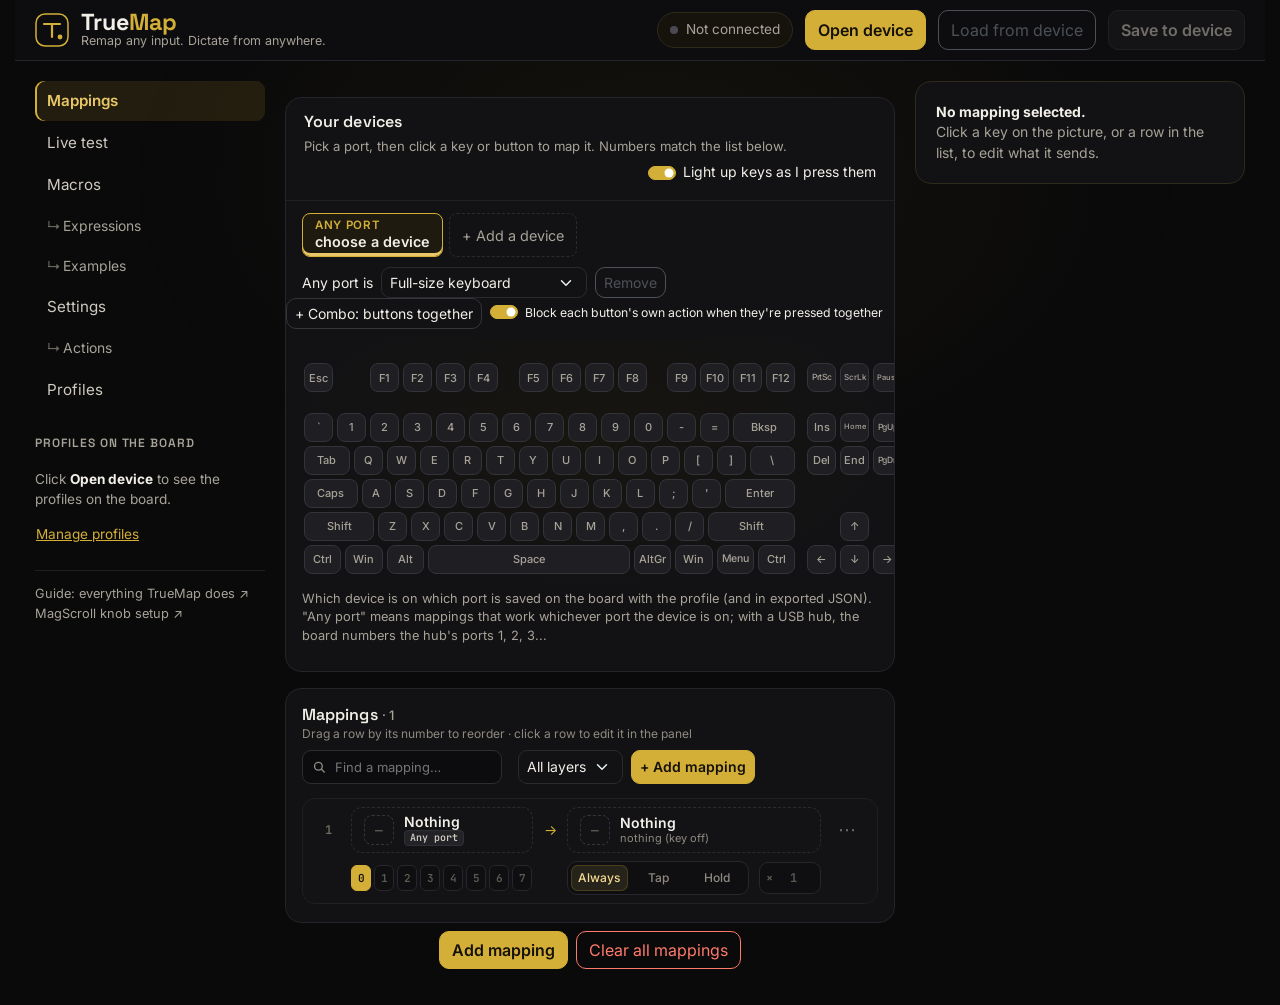
==== commit fb7b4c17: "Update Co-Authored-By: Claude Opus 5.5 <noreply@anthropic.com> Claude-Session: https://claude.ai/cod" ====
--- a/index.html
+++ b/index.html
@@ -70,7 +70,7 @@
                         <h2 id="kb_title" class="md-card-title">Your devices</h2>
                         <span class="md-card-sub">Pick a port, then click a key or button to map it. Numbers match the list below.</span>
                         <div class="form-check form-switch ms-auto mb-0">
-                            <input class="form-check-input" type="checkbox" role="switch" id="kb_live">
+                            <input class="form-check-input" type="checkbox" role="switch" id="kb_live" checked>
                             <label class="form-check-label" for="kb_live">Light up keys as I press them</label>
                         </div>
                     </div>
--- a/bs-theme.css
+++ b/bs-theme.css
@@ -781,3 +781,47 @@
 .md-mb-copy { display: flex; flex-wrap: wrap; align-items: center; gap: 8px; margin-top: 14px; padding: 10px 12px; border-radius: 12px; border: 1px dashed #34343B; background: #0F0F11; }
 .md-mb-copy-l { font-size: 12px; letter-spacing: 0.08em; text-transform: uppercase; color: var(--lightbox); font-weight: 600; margin-right: 4px; }
 .md-mb-clip { font-size: 12px; color: var(--muted); flex: 1 1 220px; }
+
+.md-recovered { margin: 0 0 12px; padding: 10px 12px; border-radius: 10px; border: 1px solid #4A3F1C; background: #1A170C; color: #F5DC94; font-size: 13px; }
+.md-recovered span { color: var(--muted); }
+
+/* Settings: parts of each plugged-in device */
+.md-parts { display: flex; flex-direction: column; gap: 8px; margin: 8px 0; }
+.md-parts-dev { border: 1px solid var(--line, #2A2F3A); border-radius: 10px; padding: 8px 12px; }
+.md-parts-name { font-weight: 600; font-size: 0.9rem; margin-bottom: 4px; }
+.md-parts-row { display: flex; flex-wrap: wrap; align-items: center; gap: 4px 14px; padding: 3px 0; font-size: 0.875rem; }
+.md-parts-row + .md-parts-row { border-top: 1px dashed var(--line, #2A2F3A); }
+.md-parts-meta { color: var(--muted); font-size: 0.8rem; }
+.md-parts-vendor { font-size: 0.8rem; }
+.md-parts-pending { font-size: 0.75rem; padding: 1px 8px; border-radius: 999px; border: 1px solid #4A3F1C; background: #1A170C; color: #F5DC94; }
+
+/* Settings: memory meter */
+.md-mem-head { display: flex; align-items: baseline; gap: 8px; margin: 4px 0 6px; }
+.md-mem-big { font-family: 'Space Grotesk', Inter, sans-serif; font-size: 1.35rem; font-weight: 600; color: var(--lightbox); }
+.md-mem-of { color: var(--muted); font-size: 0.85rem; }
+.md-mem-bar { position: relative; height: 12px; border-radius: 999px; background: #1C1E24; overflow: hidden; border: 1px solid var(--line, #2A2F3A); }
+.md-mem-peak { position: absolute; inset: 0 auto 0 0; background: rgba(212, 175, 55, 0.28); }
+.md-mem-now { position: absolute; inset: 0 auto 0 0; background: var(--lightbox); border-radius: 999px; transition: width 0.4s ease; }
+.md-mem-bar.warn .md-mem-now { background: #E0A33A; }
+.md-mem-bar.bad .md-mem-now { background: #E5644E; }
+.md-mem-tight { position: absolute; top: -1px; bottom: -1px; width: 2px; background: #E5644E; opacity: 0.8; }
+.md-mem-legend { display: flex; flex-wrap: wrap; gap: 4px 16px; margin: 6px 0 4px; font-size: 0.8rem; color: var(--muted); }
+.md-mem-legend .k::before { content: ''; display: inline-block; width: 9px; height: 9px; border-radius: 3px; margin-right: 6px; vertical-align: -1px; }
+.md-mem-legend .now::before { background: var(--lightbox); }
+.md-mem-legend .peak::before { background: rgba(212, 175, 55, 0.35); }
+.md-mem-legend .free::before { background: #1C1E24; border: 1px solid var(--line, #2A2F3A); }
+.md-mem-say.warn { color: #F0C36A; }
+.md-mem-say.bad { color: #F29A88; }
+
+/* "Connect your board" prompt: hangs under the header's Open / Load / Save buttons */
+.md-header-inner { position: relative; }
+.md-open-prompt { position: absolute; top: calc(100% + 10px); right: 20px; z-index: 1080; width: min(400px, calc(100vw - 32px));
+  background: var(--panel); border: 1px solid var(--lightbox); border-radius: 14px; padding: 14px 16px; box-shadow: 0 12px 40px rgba(0, 0, 0, 0.55); animation: md-prompt-in 0.25s ease-out; }
+.md-open-prompt::before { content: ''; position: absolute; top: -7px; left: var(--arrow-x, 24px); width: 12px; height: 12px; background: var(--panel);
+  border-left: 1px solid var(--lightbox); border-top: 1px solid var(--lightbox); transform: rotate(45deg); }
+.md-open-prompt-t { font-family: 'Space Grotesk', Inter, sans-serif; font-weight: 600; font-size: 1rem; color: var(--lightbox); margin-bottom: 4px; }
+.md-open-prompt-p { font-size: 0.875rem; color: var(--muted); margin-bottom: 10px; }
+.md-open-prompt-b { display: flex; gap: 8px; }
+@keyframes md-prompt-in { from { opacity: 0; transform: translateY(-6px); } to { opacity: 1; transform: translateY(0); } }
+@media (max-width: 640px) { .md-open-prompt { right: 16px; left: 16px; width: auto; } .md-open-prompt::before { display: none; } }
+@media (prefers-reduced-motion: reduce) { .md-open-prompt { animation: none; } .md-mem-now { transition: none; } }
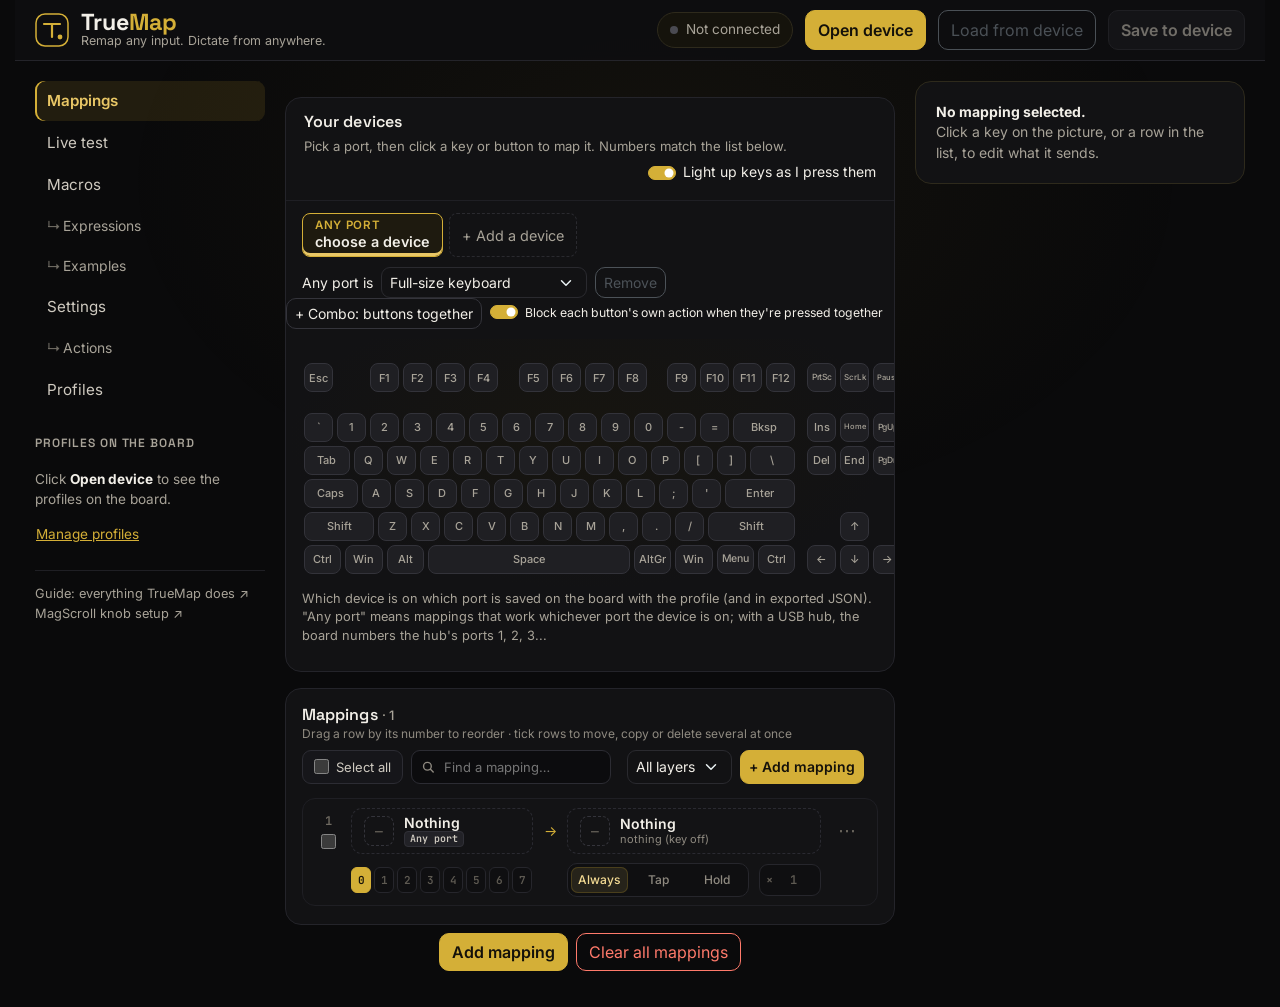
==== commit c6290fae: "Update Co-Authored-By: Claude Opus 5.5 <noreply@anthropic.com> Claude-Session: https://claude.ai/cod" ====
--- a/index.html
+++ b/index.html
@@ -113,8 +113,9 @@
                     <div class="mt-toolbar">
                         <div class="mt-titles">
                             <h2 id="mt_title" class="md-card-title">Mappings <span id="mt_count" class="mt-count"></span></h2>
-                            <span class="mt-hint">Drag a row by its number to reorder · click a row to edit it in the panel</span>
-                        </div>
+                            <span class="mt-hint">Drag a row by its number to reorder · tick rows to move, copy or delete several at once</span>
+                        </div>
+                        <label class="mt-selall" title="Tick every mapping shown"><input type="checkbox" id="mt_sel_all" class="mt-sel"><span>Select all</span></label>
                         <div class="mt-find">
                             <svg width="14" height="14" viewBox="0 0 16 16" fill="none" stroke="currentColor" stroke-width="1.8" aria-hidden="true"><circle cx="7" cy="7" r="5"></circle><path d="M11 11l3.5 3.5" stroke-linecap="round"></path></svg>
                             <label for="mt_search" class="visually-hidden">Find a mapping</label>
@@ -128,6 +129,23 @@
                             <option value="4">Layer 4</option><option value="5">Layer 5</option><option value="6">Layer 6</option><option value="7">Layer 7</option>
                         </select>
                         <button id="mt_add" type="button" class="btn btn-primary btn-sm">+ Add mapping</button>
+                    </div>
+                    <div id="mt_bulk" class="mt-bulk d-none" role="toolbar" aria-label="Selected mappings">
+                        <span id="mt_bulk_count" class="mt-bulk-count" aria-live="polite"></span>
+                        <button type="button" id="mt_bulk_all" class="mt-bulk-btn">Select all</button>
+                        <span class="mt-bulk-sep"></span>
+                        <label for="mt_bulk_move" class="visually-hidden">Move the selected mappings to a port</label>
+                        <select id="mt_bulk_move" class="form-select form-select-sm mt-bulk-sel"></select>
+                        <label for="mt_bulk_copy" class="visually-hidden">Copy the selected mappings to a port</label>
+                        <select id="mt_bulk_copy" class="form-select form-select-sm mt-bulk-sel"></select>
+                        <span class="mt-bulk-sep"></span>
+                        <button type="button" class="mt-bulk-btn" data-move="top" title="Move to the top">⤒ Top</button>
+                        <button type="button" class="mt-bulk-btn" data-move="up" title="Move up one">↑ Up</button>
+                        <button type="button" class="mt-bulk-btn" data-move="down" title="Move down one">↓ Down</button>
+                        <button type="button" class="mt-bulk-btn" data-move="bottom" title="Move to the bottom">⤓ Bottom</button>
+                        <span class="mt-bulk-sep"></span>
+                        <button type="button" id="mt_bulk_delete" class="mt-bulk-btn danger">Delete</button>
+                        <button type="button" id="mt_bulk_clear" class="mt-bulk-btn" aria-label="Clear the selection">✕</button>
                     </div>
                     <div class="mt-scroll">
                     <div class="mt-table">
@@ -567,12 +585,18 @@
 
             <div class="tab-pane" id="nav-actions" role="tabpanel" tabindex="0">
 
-                <div class="row mt-4">
-                    <div class="col-4">
-                        <button id="download_json" type="button" class="btn btn-primary w-100">Export JSON</button>
-                    </div>
-                    <div class="col-4">
+                <div class="row mt-4 g-2">
+                    <div class="col-12 col-md-4">
+                        <button id="download_json" type="button" class="btn btn-primary w-100">Export this profile (JSON)</button>
+                        <div class="form-text">The settings on this page.</div>
+                    </div>
+                    <div class="col-12 col-md-4">
+                        <button id="download_json_all" type="button" class="btn btn-primary w-100">Export all profiles (JSON)</button>
+                        <div class="form-text">This page plus every profile saved on the board. Needs the board open.</div>
+                    </div>
+                    <div class="col-12 col-md-4">
                         <button id="upload_json" type="button" class="btn btn-primary w-100">Import JSON</button>
+                        <div class="form-text">Either kind. From an "all profiles" file it also offers to write the profiles to the board.</div>
                     </div>
                 </div>
 
@@ -619,7 +643,7 @@
 
     <template id="mapping_template">
         <div class="mapping_container mt-row">
-            <div class="mt-num" tabindex="0" role="button" aria-label="Drag to reorder (or Alt+arrow keys)" title="Drag to reorder"></div>
+            <div class="mt-num" tabindex="0" role="button" aria-label="Drag to reorder (or Alt+arrow keys)" title="Drag to reorder"><input type="checkbox" class="mt-sel" aria-label="Select this mapping" title="Select (Shift-click for a range)"></div>
             <button type="button" class="source_button mt-chip">
                 <span class="mt-ic"></span>
                 <span class="mt-t"><span class="button_label">source</span><small><span class="hub_port_badge">0</span><span class="mt-sub"></span></small></span>
--- a/bs-theme.css
+++ b/bs-theme.css
@@ -622,7 +622,7 @@
 #mt_add:hover { background: var(--marker); }
 .mt-scroll { container: mt / inline-size; }
 .mt-table { min-width: 0; }
-.mt-head, .mt-row { display: grid; grid-template-columns: 30px minmax(150px, 1fr) 16px minmax(160px, 1.1fr) 186px 158px 62px 34px; gap: 10px; align-items: center; }
+.mt-head, .mt-row { display: grid; grid-template-columns: 50px minmax(150px, 1fr) 16px minmax(160px, 1.1fr) 186px 158px 62px 34px; gap: 10px; align-items: center; }
 .mt-head { padding: 0 13px 6px; font-size: 11px; letter-spacing: 0.1em; text-transform: uppercase; color: #6F6A61; font-weight: 600; }
 .mt-head a { color: inherit; text-decoration: none; }
 .mt-head a:hover { color: var(--marker); }
@@ -753,7 +753,7 @@
 @container mt (max-width: 979px) {
     .mt-head { display: none; }
     .mt-row { grid-template-columns: 26px minmax(0, 1fr) 14px minmax(0, 1fr) 62px 34px; grid-template-areas: "n s a t t m" ". l l g c ."; row-gap: 8px; }
-    .mt-num { grid-area: n; }
+    .mt-num { grid-area: n; flex-direction: column; gap: 4px; }
     .mt-row > .source_button { grid-area: s; }
     .mt-row > .mt-arrow { grid-area: a; }
     .mt-row > .target_button { grid-area: t; }
@@ -825,3 +825,28 @@
 @keyframes md-prompt-in { from { opacity: 0; transform: translateY(-6px); } to { opacity: 1; transform: translateY(0); } }
 @media (max-width: 640px) { .md-open-prompt { right: 16px; left: 16px; width: auto; } .md-open-prompt::before { display: none; } }
 @media (prefers-reduced-motion: reduce) { .md-open-prompt { animation: none; } .md-mem-now { transition: none; } }
+
+/* selecting several mappings */
+.mt-num { display: flex; align-items: center; justify-content: center; gap: 5px; }
+.mt-num::before { min-width: 16px; }
+.mt-sel { width: 15px; height: 15px; margin: 0; flex: none; accent-color: var(--lightbox); cursor: pointer; }
+.mt-selall { display: inline-flex; align-items: center; gap: 7px; height: 34px; padding: 0 11px; border-radius: 9px; border: 1px solid #2C2C33; background: #16161A; color: #CFCAC0; font-size: 13px; cursor: pointer; white-space: nowrap; margin: 0; }
+.mt-selall:hover { border-color: #5C4C1C; color: var(--bone); }
+#mappings .mt-row.mt-picked { border-color: #6B5A22; background: #1A1710; }
+.mt-bulk { position: sticky; top: calc(var(--md-header-h, 68px) + 8px); z-index: 20; display: flex; flex-wrap: wrap; align-items: center; gap: 6px; margin: -4px 0 12px; padding: 8px 10px;
+  border-radius: 12px; border: 1px solid var(--lightbox); background: #17150E; box-shadow: 0 8px 24px rgba(0, 0, 0, 0.45); }
+.mt-bulk-count { font-weight: 600; color: var(--lightbox); margin-right: 4px; white-space: nowrap; }
+.mt-bulk-btn { height: 30px; padding: 0 10px; border-radius: 8px; border: 1px solid #3A3420; background: #1E1C14; color: #E6E0D2; font-size: 13px; white-space: nowrap; }
+.mt-bulk-btn:hover:not(:disabled) { border-color: var(--lightbox); color: #fff; }
+.mt-bulk-btn:disabled { opacity: 0.4; }
+.mt-bulk-btn.danger { color: #F29A88; border-color: #5A2A22; }
+.mt-bulk-btn.danger:hover { border-color: #E5644E; color: #FFB4A6; }
+.mt-bulk-sel { width: auto; max-width: 210px; height: 30px; padding-top: 2px; padding-bottom: 2px; font-size: 13px; }
+.mt-bulk-sep { width: 1px; height: 20px; background: #3A3420; margin: 0 2px; }
+@media (max-width: 640px) { .mt-bulk-sep { display: none; } .mt-bulk-sel { max-width: 100%; flex: 1 1 140px; } }
+
+/* narrow table: layers on their own line so "Fires on" and Scale don't overlap them */
+@container mt (max-width: 520px) {
+    .mt-row { grid-template-areas: "n s a t t m" ". l l l l ." ". g g g c ."; }
+    .mt-row > .mt-seg { max-width: none; }
+}
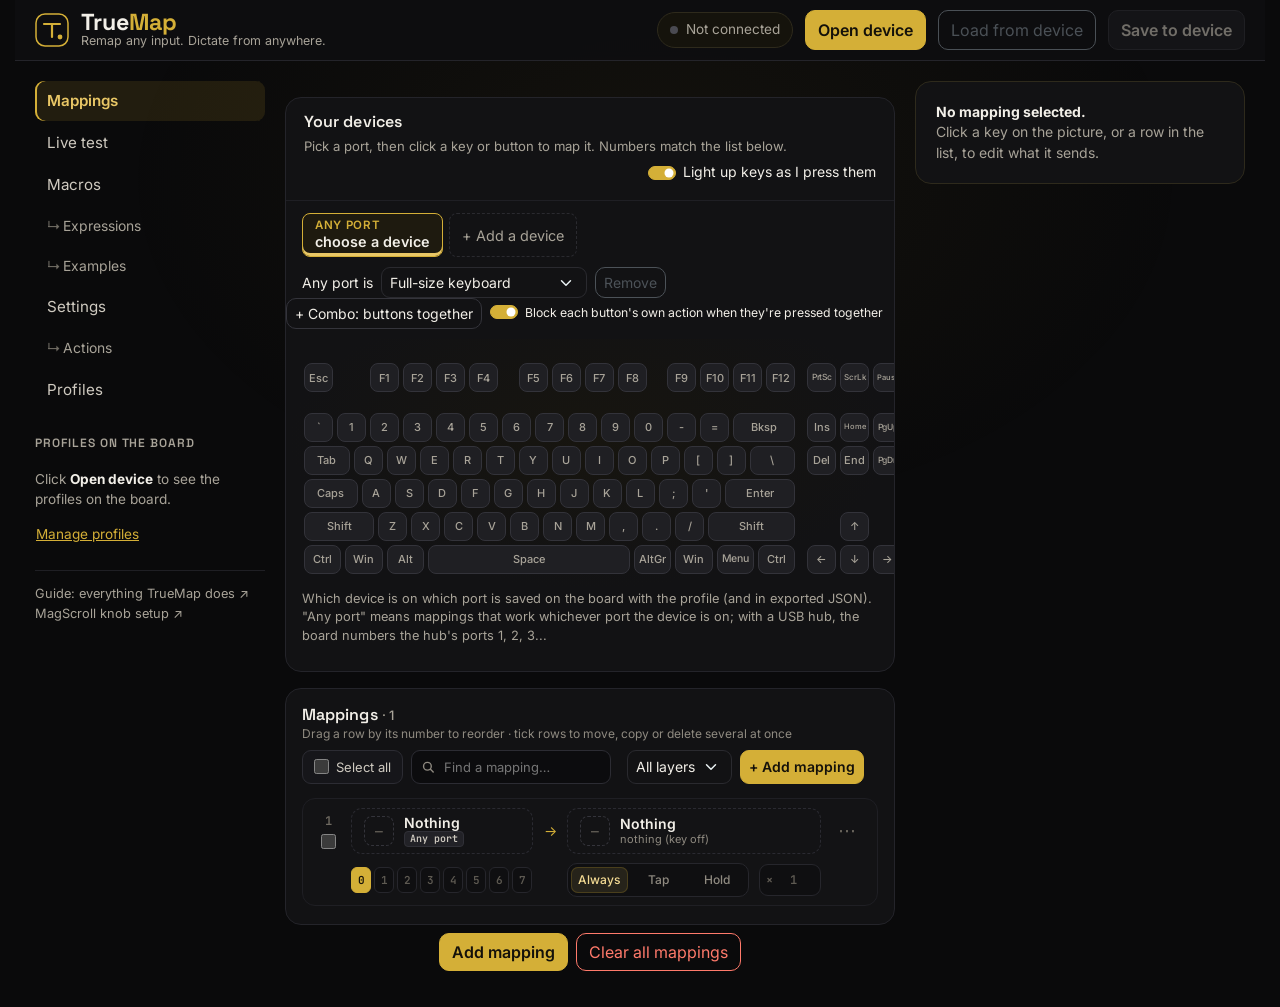
==== commit c4a9827f: "Update Co-Authored-By: Claude Opus 5.5 <noreply@anthropic.com> Claude-Session: https://claude.ai/cod" ====
--- a/index.html
+++ b/index.html
@@ -144,6 +144,7 @@
                         <button type="button" class="mt-bulk-btn" data-move="down" title="Move down one">↓ Down</button>
                         <button type="button" class="mt-bulk-btn" data-move="bottom" title="Move to the bottom">⤓ Bottom</button>
                         <span class="mt-bulk-sep"></span>
+                        <button type="button" id="mt_bulk_profiles" class="mt-bulk-btn" title="Adds these mappings to every other profile saved on the board">+ All profiles</button>
                         <button type="button" id="mt_bulk_delete" class="mt-bulk-btn danger">Delete</button>
                         <button type="button" id="mt_bulk_clear" class="mt-bulk-btn" aria-label="Clear the selection">✕</button>
                     </div>
@@ -198,12 +199,21 @@
                         <button id="profile_save_as" type="button" class="btn btn-primary w-100">Save as profile</button>
                     </div>
                 </div>
+                <div id="profiles_start_row" class="form-check form-switch mt-3 d-none">
+                    <input class="form-check-input" type="checkbox" role="switch" id="profiles_start_last">
+                    <label class="form-check-label" for="profiles_start_last">When the board is plugged in, start in the profile it was last in</label>
+                    <div class="form-text" id="profiles_start_hint"></div>
+                </div>
+                <div id="profiles_undo_row" class="md-board-btns mt-3 d-none">
+                    <button id="profiles_undo" type="button" class="btn btn-outline-secondary">Undo the last save</button>
+                    <span id="profiles_undo_hint" class="form-text"></span>
+                </div>
                 <div id="profiles_backup_row" class="md-board-btns mt-3">
                     <button id="profiles_backup" type="button" class="btn btn-outline-secondary">Back up all profiles</button>
                     <button id="profiles_restore" type="button" class="btn btn-outline-secondary">Restore from a backup…</button>
                     <input id="profiles_restore_file" type="file" accept=".json,application/json" class="d-none" aria-label="Backup file">
                 </div>
-                <p class="small text-muted mt-4">To switch profiles with a key, pedal or button, map it to <strong>Profile 1</strong>&ndash;<strong>Profile 8</strong>, <strong>Next profile</strong> or <strong>Previous profile</strong> (in the output list). Map that key in every profile, or you can't switch back. A switch made with a key lasts until the board is unplugged; it always starts in the default profile. Switching to a profile with a different device type restarts the board.</p>
+                <p class="small text-muted mt-4">To switch profiles with a key, pedal or button, map it to <strong>Profile 1</strong>&ndash;<strong>Profile 8</strong>, <strong>Next profile</strong> or <strong>Previous profile</strong> (in the output list). Map that key in every profile, or you can't switch back. The board remembers the profile you switched to (with a key or here) and starts in it next time, unless you switch that off above; then it always starts in the <strong>Default</strong> profile. Profiles a device switches to by itself (Settings → Board) aren't remembered. Switching to a profile with a different device type restarts the board.</p>
             </div>
 
             <div class="tab-pane" id="nav-live" role="tabpanel" tabindex="0">
@@ -506,6 +516,11 @@
                             <label for="mb_repeat_rate" class="small">ms, every</label>
                             <input id="mb_repeat_rate" type="number" min="20" max="5000" class="form-control form-control-sm md-kf-num">
                             <span class="small">ms</span>
+                        </span>
+                        <span class="md-kf-row ms-2" title="How long each step lasts. Slower helps programs that drop keys typed too fast.">
+                            <label for="mb_speed" class="small">Speed</label>
+                            <input id="mb_speed" type="number" min="1" max="255" placeholder="board" class="form-control form-control-sm md-kf-num">
+                            <span class="small">ms a step</span>
                         </span>
                     </div>
                     <p class="md-mb-p">A macro plays a list of steps when its button is pressed. Each step is the keys held at that moment. Build one here, then use <b>Use this macro</b> to put it on a button.</p>
@@ -716,7 +731,7 @@
     <template id="profile_row_template">
         <tr>
             <td class="profile_number"></td>
-            <td><span class="profile_name"></span> <span class="badge bg-success profile_in_use">In use</span> <span class="badge bg-secondary profile_default">Default</span></td>
+            <td><input type="color" class="profile_color d-none" title="The board's light shows this colour when it switches to this profile" aria-label="Profile light colour"> <span class="profile_name"></span> <span class="badge bg-success profile_in_use">In use</span> <span class="badge bg-secondary profile_default">Default</span></td>
             <td class="profile_type"></td>
             <td class="profile_mappings"></td>
             <td class="text-end text-nowrap">
--- a/bs-theme.css
+++ b/bs-theme.css
@@ -850,3 +850,8 @@
     .mt-row { grid-template-areas: "n s a t t m" ". l l l l ." ". g g g c ."; }
     .mt-row > .mt-seg { max-width: none; }
 }
+
+/* Settings: device health */
+.md-health td.md-health-warn { color: #F0C36A; font-weight: 600; }
+.md-health-list { margin: 0 0 6px; padding-left: 18px; font-size: 0.85rem; color: var(--muted); }
+.md-health-list li { margin: 2px 0; }
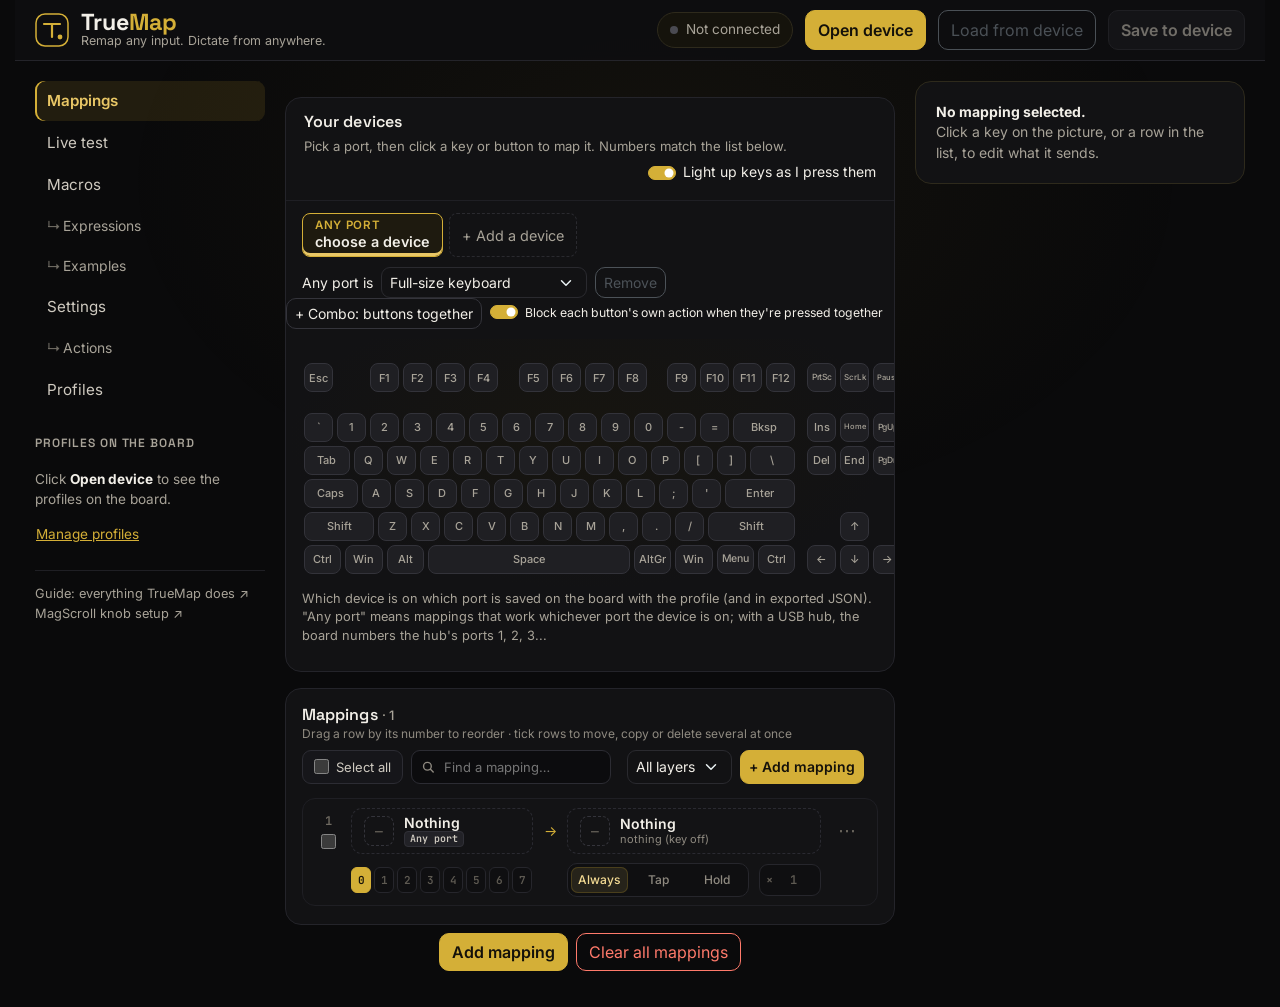
==== commit 6fbc4008: "Update Co-Authored-By: Claude Opus 5.5 <noreply@anthropic.com> Claude-Session: https://claude.ai/cod" ====
--- a/index.html
+++ b/index.html
@@ -881,6 +881,16 @@
                         <div class="pk-h"><h3>Media</h3></div>
                         <div class="media_usages pk-flow"></div>
                     </section>
+                    <section class="pk-sec pk-shortcut-sec" data-name="Shortcuts">
+                        <div class="pk-h"><h3>Shortcuts</h3><span>a key combination as one output, no macro needed</span></div>
+                        <div class="pk-shortcut-tools"></div>
+                        <div class="shortcut_usages pk-flow"></div>
+                        <div class="shortcut_mac_usages pk-flow"></div>
+                    </section>
+                    <section class="pk-sec " data-name="Apps & system">
+                        <div class="pk-h"><h3>Apps &amp; system</h3><span>calculator, mail, browser keys, brightness, sleep</span></div>
+                        <div class="function_usages pk-flow"></div>
+                    </section>
                     <section class="pk-sec " data-name="Dictation">
                         <div class="pk-h"><h3>Dictation</h3><span>PowerScribe gets these in the background</span></div>
                         <div class="powermic_usages pk-flow"></div>
@@ -961,6 +971,16 @@
                         <div class="pk-h"><h3>Media</h3></div>
                         <div class="media_usages pk-flow"></div>
                     </section>
+                    <section class="pk-sec pk-shortcut-sec" data-name="Shortcuts">
+                        <div class="pk-h"><h3>Shortcuts</h3><span>a key combination as one output, no macro needed</span></div>
+                        <div class="pk-shortcut-tools"></div>
+                        <div class="shortcut_usages pk-flow"></div>
+                        <div class="shortcut_mac_usages pk-flow"></div>
+                    </section>
+                    <section class="pk-sec " data-name="Apps & system">
+                        <div class="pk-h"><h3>Apps &amp; system</h3><span>calculator, mail, browser keys, brightness, sleep</span></div>
+                        <div class="function_usages pk-flow"></div>
+                    </section>
                     <section class="pk-sec " data-name="Dictation">
                         <div class="pk-h"><h3>Dictation</h3><span>PowerScribe gets these in the background</span></div>
                         <div class="powermic_usages pk-flow"></div>
--- a/bs-theme.css
+++ b/bs-theme.css
@@ -529,6 +529,22 @@
 .md-kf-row { display: flex; flex-wrap: wrap; align-items: center; gap: 6px; font-size: 0.85rem; }
 .md-kf-num { width: 84px; text-align: right; }
 .md-kf-name { min-width: 64px; font-weight: 600; color: var(--bone); }
+.md-light { border: 1px solid var(--line, rgba(255,255,255,0.12)); border-radius: 12px; padding: 10px 12px; margin-bottom: 10px; display: flex; flex-direction: column; gap: 8px; }
+.md-light-head { gap: 8px; }
+.md-light { min-width: 0; max-width: 100%; }
+.md-light select, .md-light .md-light-hex { max-width: 100%; min-width: 0; }
+.md-light .md-kf-row > * { min-width: 0; }
+.md-light-name { width: 220px; max-width: 100%; }
+.md-light-color { width: 40px; height: 30px; padding: 2px; }
+.md-light-range { width: 130px; }
+.md-light-slider { display: inline-flex; align-items: center; gap: 6px; }
+.md-light-val { min-width: 40px; color: var(--muted); font-variant-numeric: tabular-nums; }
+.md-light-msg { display: flex; flex-direction: column; gap: 6px; padding: 8px 0; border-top: 1px dashed var(--line, rgba(255,255,255,0.12)); }
+.md-light-vp { width: 120px; font-family: ui-monospace, monospace; }
+.md-light-dev { color: var(--muted); font-size: 0.8rem; }
+.md-light-hex { font-family: ui-monospace, monospace; font-size: 0.8rem; }
+.md-light-note { color: var(--lightbox); }
+@media (max-width: 640px) { .md-light-name { width: 100%; } .md-light-range { width: 100px; } }
 .md-kf-grid { display: flex; flex-direction: column; gap: 6px; }
 .md-kf-sub { margin: 4px 0 0; font-size: 0.8rem; font-weight: 600; color: var(--bone); }
 .md-kf-list { margin: 0; padding-left: 18px; font-size: 0.85rem; }
@@ -813,18 +829,7 @@
 .md-mem-say.warn { color: #F0C36A; }
 .md-mem-say.bad { color: #F29A88; }
 
-/* "Connect your board" prompt: hangs under the header's Open / Load / Save buttons */
-.md-header-inner { position: relative; }
-.md-open-prompt { position: absolute; top: calc(100% + 10px); right: 20px; z-index: 1080; width: min(400px, calc(100vw - 32px));
-  background: var(--panel); border: 1px solid var(--lightbox); border-radius: 14px; padding: 14px 16px; box-shadow: 0 12px 40px rgba(0, 0, 0, 0.55); animation: md-prompt-in 0.25s ease-out; }
-.md-open-prompt::before { content: ''; position: absolute; top: -7px; left: var(--arrow-x, 24px); width: 12px; height: 12px; background: var(--panel);
-  border-left: 1px solid var(--lightbox); border-top: 1px solid var(--lightbox); transform: rotate(45deg); }
-.md-open-prompt-t { font-family: 'Space Grotesk', Inter, sans-serif; font-weight: 600; font-size: 1rem; color: var(--lightbox); margin-bottom: 4px; }
-.md-open-prompt-p { font-size: 0.875rem; color: var(--muted); margin-bottom: 10px; }
-.md-open-prompt-b { display: flex; gap: 8px; }
-@keyframes md-prompt-in { from { opacity: 0; transform: translateY(-6px); } to { opacity: 1; transform: translateY(0); } }
-@media (max-width: 640px) { .md-open-prompt { right: 16px; left: 16px; width: auto; } .md-open-prompt::before { display: none; } }
-@media (prefers-reduced-motion: reduce) { .md-open-prompt { animation: none; } .md-mem-now { transition: none; } }
+@media (prefers-reduced-motion: reduce) { .md-mem-now { transition: none; } }
 
 /* selecting several mappings */
 .mt-num { display: flex; align-items: center; justify-content: center; gap: 5px; }
@@ -855,3 +860,10 @@
 .md-health td.md-health-warn { color: #F0C36A; font-weight: 600; }
 .md-health-list { margin: 0 0 6px; padding-left: 18px; font-size: 0.85rem; color: var(--muted); }
 .md-health-list li { margin: 2px 0; }
+
+/* picker: shortcuts */
+.pk-shortcut-tools { display: flex; flex-wrap: wrap; align-items: center; gap: 8px 16px; margin-bottom: 8px; }
+.pk-own { display: flex; flex-wrap: wrap; align-items: center; gap: 4px 8px; color: var(--muted); font-size: 0.85rem; }
+.pk-own .form-check-label { color: var(--bone); }
+.pk-own-use { white-space: nowrap; }
+
